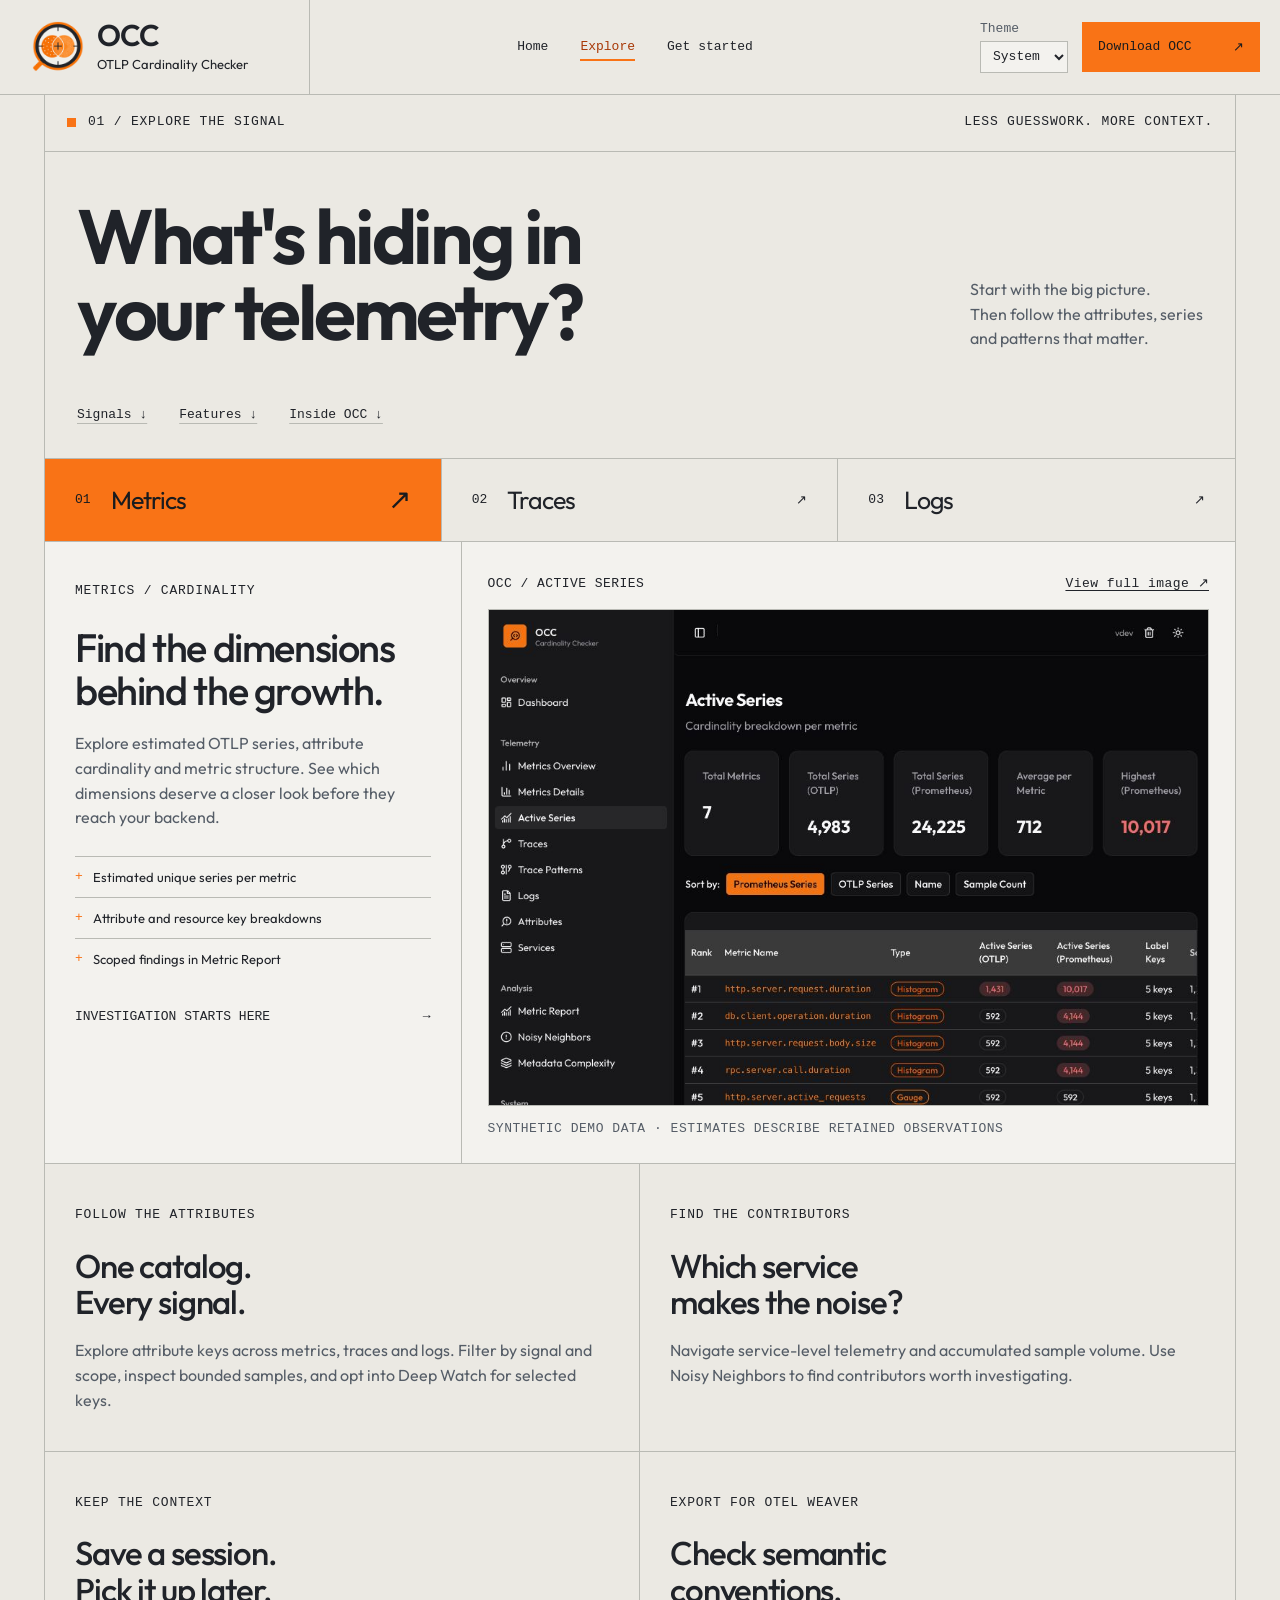
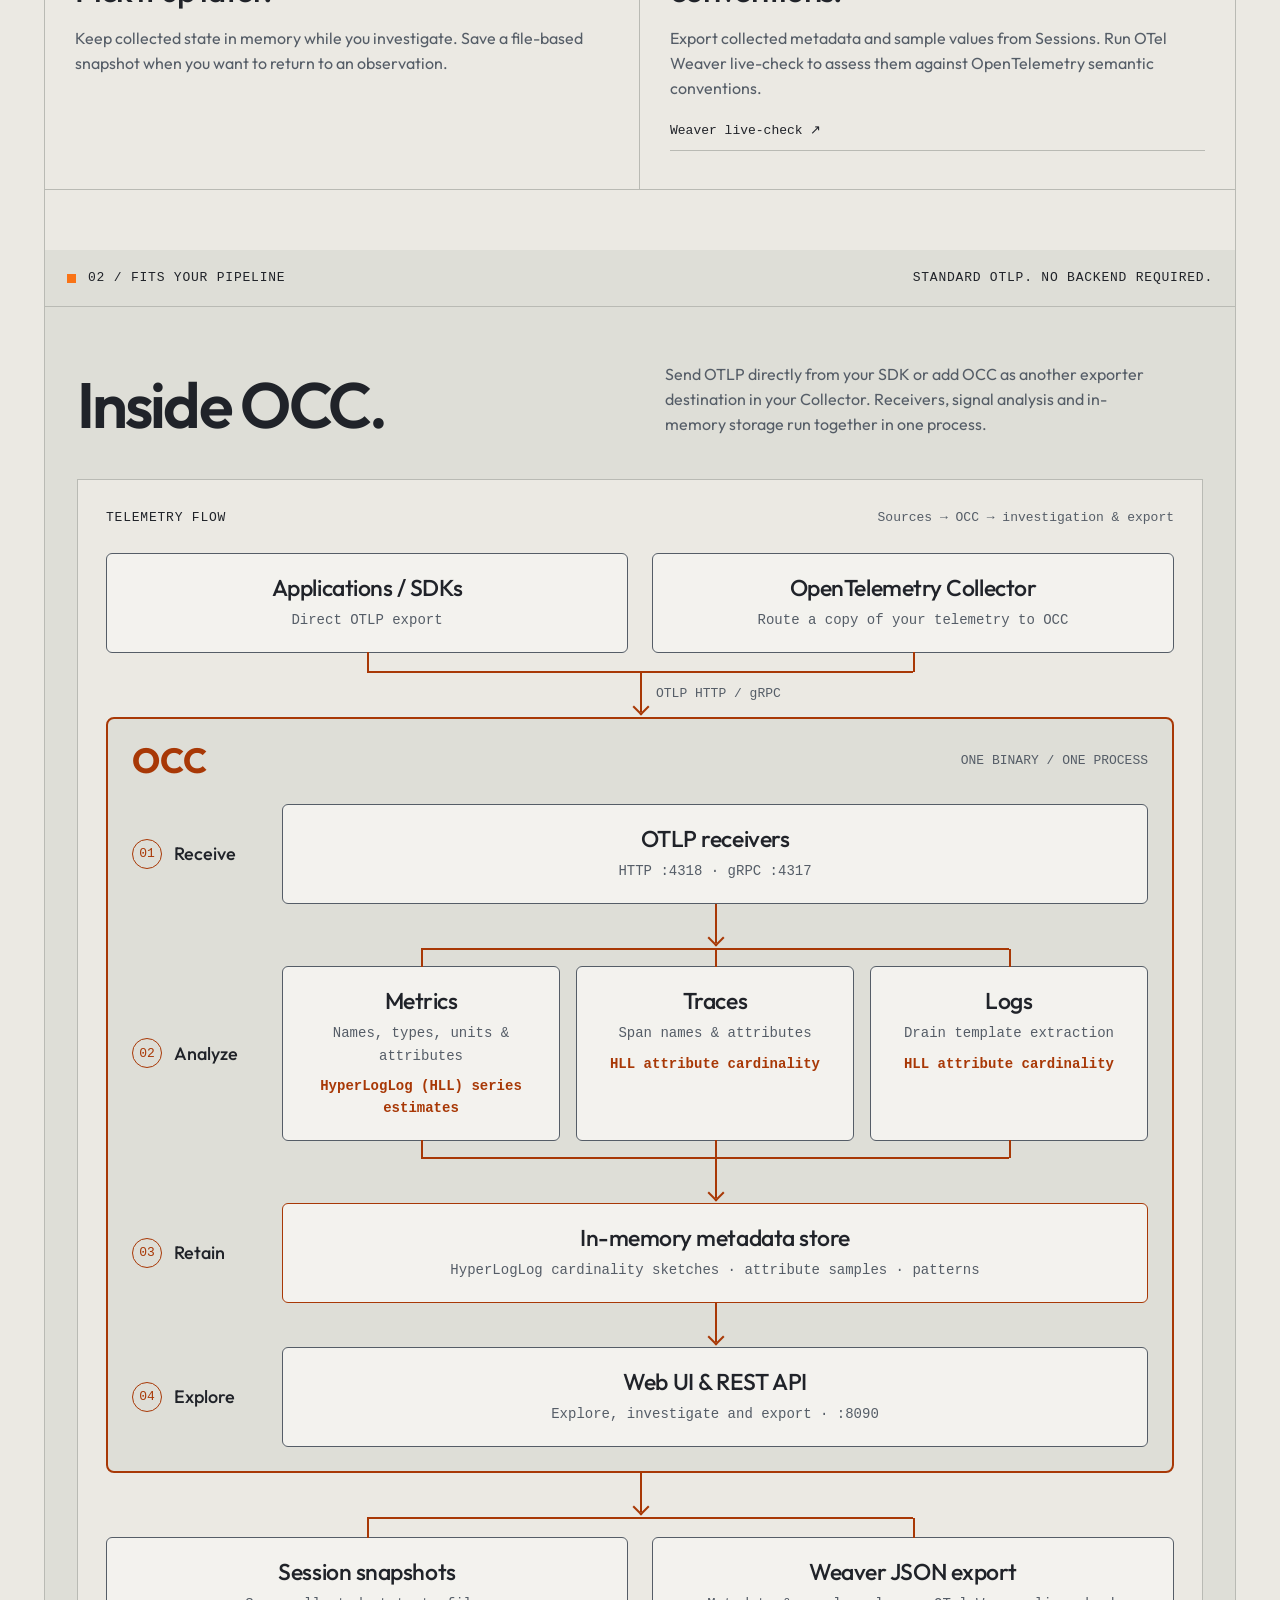
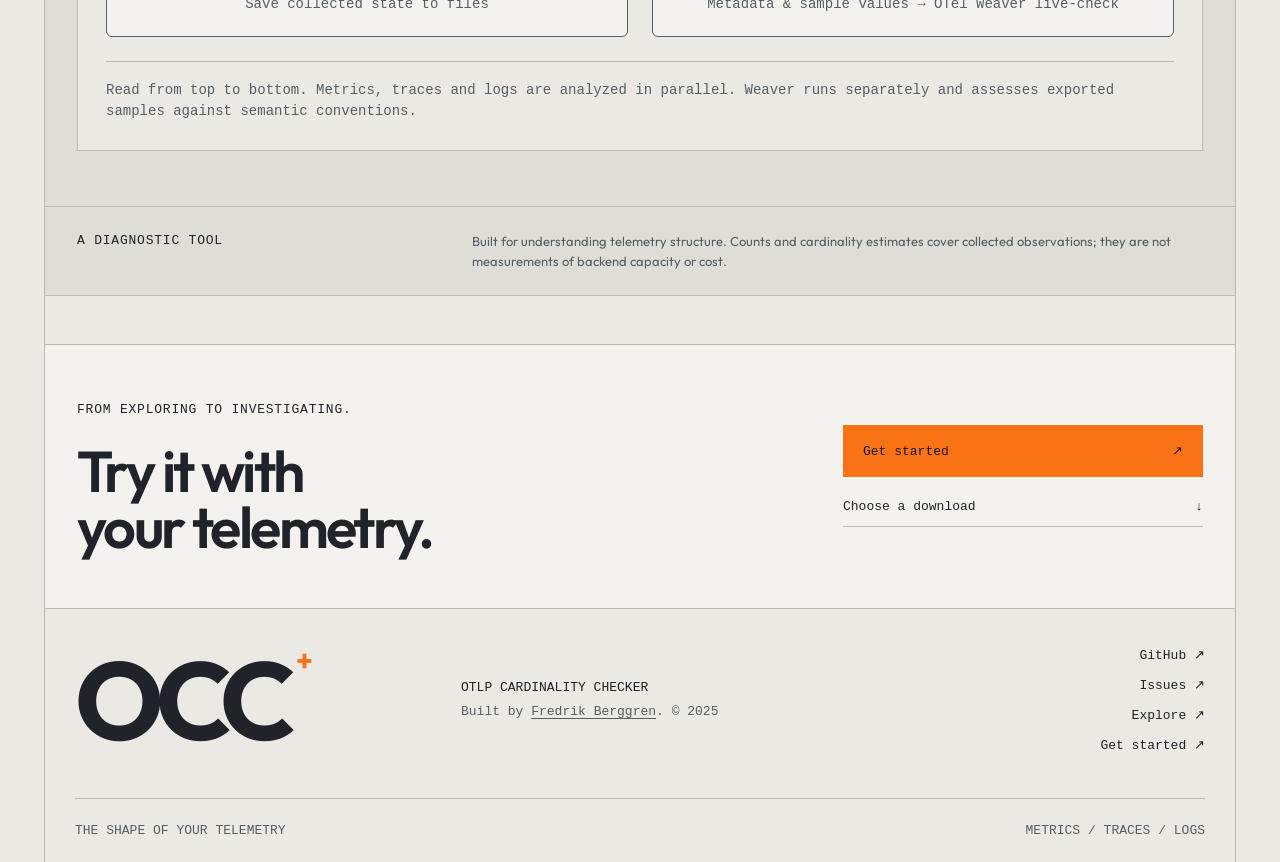
==== explore.html @ 563b5661 "site: update public OCC website" ====
<!doctype html>
<html lang="en">
<head>
  <meta charset="utf-8">
  <meta name="viewport" content="width=device-width, initial-scale=1">
  <meta http-equiv="Content-Security-Policy" content="default-src 'none'; script-src 'self'; style-src 'self'; img-src 'self'; font-src 'self'; connect-src https://api.github.com; base-uri 'none'; object-src 'none'; form-action 'none'">
  <meta name="referrer" content="no-referrer">
  <meta name="theme-color" content="#ebe9e3">
  <meta name="description" content="Explore OCC features for OpenTelemetry metrics, traces and logs. See cardinality estimates, attribute samples, log patterns and how OCC works.">
  <meta property="og:title" content="Explore OCC — Metrics, traces &amp; logs.">
  <meta property="og:description" content="Explore OCC features for OpenTelemetry metrics, traces and logs. See cardinality estimates, attribute samples, log patterns and how OCC works.">
  <meta property="og:type" content="website">
  <title>Explore OCC — Metrics, traces &amp; logs.</title>
  <link rel="icon" type="image/png" sizes="64x64" href="assets/favicon.png?v=20261021-brand">
  <link rel="preload" href="assets/fonts/outfit-latin.woff2" as="font" type="font/woff2" crossorigin>
  <script src="theme.js"></script>
  <link rel="stylesheet" href="styles.css?v=20261021-brand">
  <script src="app.js?v=20261021-pages" defer></script>
</head>
<body class="detail-page" data-page="explore">
  <a class="skip-link" href="#main">Skip to content</a>
  <header class="site-header">
    <a class="brand" href="index.html" aria-label="OCC home">
      <img class="brand-mark" src="assets/logo-mark.png" width="52" height="52" alt="" aria-hidden="true">
      <span>OCC<small>OTLP Cardinality Checker</small></span>
    </a>
    <nav aria-label="Main navigation">
      <a href="index.html">Home</a><a href="explore.html" aria-current="page">Explore</a><a href="get-started.html">Get started</a>
    </nav>
    <div class="header-actions"><label class="theme-picker" for="theme-select">Theme<select id="theme-select" aria-label="Color theme"><option value="system">System</option><option value="light">Light</option><option value="dark">Dark</option></select></label><a class="header-download" href="get-started.html#download">Download OCC <span aria-hidden="true">↗</span></a></div>
  </header>

  <main id="main" class="page-shell">
    <section id="explore" class="explore-section" aria-labelledby="explore-title">
      <div class="section-rail"><span><i class="square"></i> 01 / EXPLORE THE SIGNAL</span><span class="rail-right">LESS GUESSWORK. MORE CONTEXT.</span></div>
      <div class="section-heading"><h1 class="page-title" id="explore-title">What's hiding in<br>your telemetry?</h1><p>Start with the big picture.<br>Then follow the attributes, series<br>and patterns that matter.</p></div>
      <nav class="page-links" aria-label="On this page"><a href="#signal-panel">Signals ↓</a><a href="#capabilities">Features ↓</a><a href="#workflow">Inside OCC ↓</a></nav>
      <div class="signal-tabs" role="tablist" aria-label="Explore telemetry signals"><button id="tab-metrics" role="tab" aria-selected="true" aria-controls="signal-panel" data-signal="metrics">01 <span id="metrics">Metrics</span><span aria-hidden="true">↗</span></button><button id="tab-traces" role="tab" aria-selected="false" aria-controls="signal-panel" tabindex="-1" data-signal="traces">02 <span id="traces">Traces</span><span aria-hidden="true">↗</span></button><button id="tab-logs" role="tab" aria-selected="false" aria-controls="signal-panel" tabindex="-1" data-signal="logs">03 <span id="logs">Logs</span><span aria-hidden="true">↗</span></button></div>
      <div id="signal-panel" class="signal-panel" role="tabpanel" aria-labelledby="tab-metrics" tabindex="0"><div class="signal-copy"><span class="eyebrow" id="signal-kicker">METRICS / CARDINALITY</span><h3 id="signal-title">Find the dimensions<br>behind the growth.</h3><p id="signal-description">Explore estimated OTLP series, attribute cardinality and metric structure. See which dimensions deserve a closer look before they reach your backend.</p><ul id="signal-features"><li>Estimated unique series per metric</li><li>Attribute and resource key breakdowns</li><li>Scoped findings in Metric Report</li></ul><span class="annotation">INVESTIGATION STARTS HERE <span aria-hidden="true">→</span></span></div><figure class="signal-image"><div class="image-label"><span id="signal-screen-label">OCC / ACTIVE SERIES</span><a id="full-image" href="assets/active-series.jpg" target="_blank" rel="noopener">View full image ↗</a></div><img id="signal-screenshot" src="assets/active-series.jpg" width="997" height="1194" loading="lazy" alt="OCC Active Series view showing estimates for seven demo metrics"><figcaption>SYNTHETIC DEMO DATA · ESTIMATES DESCRIBE RETAINED OBSERVATIONS</figcaption></figure></div>
      <noscript><p class="noscript-note">OCC also explores span operations and groups log messages into templates. <a href="assets/traces.jpg">See traces</a> · <a href="assets/logs.jpg">See logs</a>.</p></noscript>
      <div id="capabilities" class="capability-row"><article><span class="eyebrow">FOLLOW THE ATTRIBUTES</span><h3>One catalog.<br>Every signal.</h3><p>Explore attribute keys across metrics, traces and logs. Filter by signal and scope, inspect bounded samples, and opt into Deep Watch for selected keys.</p></article><article><span class="eyebrow">FIND THE CONTRIBUTORS</span><h3>Which service<br>makes the noise?</h3><p>Navigate service-level telemetry and accumulated sample volume. Use Noisy Neighbors to find contributors worth investigating.</p></article><article><span class="eyebrow">KEEP THE CONTEXT</span><h3>Save a session.<br>Pick it up later.</h3><p>Keep collected state in memory while you investigate. Save a file-based snapshot when you want to return to an observation.</p></article><article><span class="eyebrow">EXPORT FOR OTEL WEAVER</span><h3>Check semantic<br>conventions.</h3><p>Export collected metadata and sample values from Sessions. Run OTel Weaver live-check to assess them against OpenTelemetry semantic conventions.</p><a class="text-link" href="https://github.com/open-telemetry/weaver/blob/main/crates/weaver_live_check/README.md" target="_blank" rel="noopener">Weaver live-check ↗</a></article></div>
    </section>

    <section id="workflow" class="workflow-section" aria-labelledby="workflow-title">
      <div class="section-rail"><span><i class="square"></i> 02 / FITS YOUR PIPELINE</span><span class="rail-right">STANDARD OTLP. NO BACKEND REQUIRED.</span></div>
      <div class="workflow-content">
        <div class="workflow-intro"><h2 id="workflow-title">Inside OCC.</h2><p>Send OTLP directly from your SDK or add OCC as another exporter destination in your Collector. Receivers, signal analysis and in-memory storage run together in one process.</p></div>
        <figure class="architecture" aria-labelledby="architecture-title" aria-describedby="architecture-caption">
          <div class="architecture-heading"><strong id="architecture-title">TELEMETRY FLOW</strong><span>Sources → OCC → investigation &amp; export</span></div>
          <div class="architecture-sources"><div class="architecture-node"><strong>Applications / SDKs</strong><span>Direct OTLP export</span></div><div class="architecture-node"><strong>OpenTelemetry Collector</strong><span>Route a copy of your telemetry to OCC</span></div></div>
          <div class="architecture-arrow"><span>OTLP HTTP / gRPC</span></div>
          <div class="occ-boundary">
            <div class="occ-boundary-label"><strong>OCC</strong><span>ONE BINARY / ONE PROCESS</span></div>
            <div class="architecture-stage"><div class="architecture-stage-label"><span>01</span> Receive</div><div class="architecture-node"><strong>OTLP receivers</strong><span>HTTP :4318 · gRPC :4317</span></div></div>
            <div class="architecture-arrow" aria-hidden="true"></div>
            <div class="architecture-stage"><div class="architecture-stage-label"><span>02</span> Analyze</div><div class="architecture-analyzers"><div class="architecture-node"><strong>Metrics</strong><span>Names, types, units &amp; attributes</span><span class="architecture-method">HyperLogLog (HLL) series estimates</span></div><div class="architecture-node"><strong>Traces</strong><span>Span names &amp; attributes</span><span class="architecture-method">HLL attribute cardinality</span></div><div class="architecture-node"><strong>Logs</strong><span>Drain template extraction</span><span class="architecture-method">HLL attribute cardinality</span></div></div></div>
            <div class="architecture-arrow" aria-hidden="true"></div>
            <div class="architecture-stage"><div class="architecture-stage-label"><span>03</span> Retain</div><div class="architecture-node architecture-store"><strong>In-memory metadata store</strong><span>HyperLogLog cardinality sketches · attribute samples · patterns</span></div></div>
            <div class="architecture-arrow" aria-hidden="true"></div>
            <div class="architecture-stage"><div class="architecture-stage-label"><span>04</span> Explore</div><div class="architecture-node"><strong>Web UI &amp; REST API</strong><span>Explore, investigate and export · :8090</span></div></div>
          </div>
          <div class="architecture-arrow" aria-hidden="true"></div>
          <div class="architecture-exports"><div class="architecture-node"><strong>Session snapshots</strong><span>Save collected state to files</span></div><div class="architecture-node"><strong>Weaver JSON export</strong><span>Metadata &amp; sample values → OTel Weaver live-check</span></div></div>
          <figcaption id="architecture-caption">Read from top to bottom. Metrics, traces and logs are analyzed in parallel. Weaver runs separately and assesses exported samples against semantic conventions.</figcaption>
        </figure>
      </div>
      <div class="workflow-note"><span class="eyebrow">A DIAGNOSTIC TOOL</span><p>Built for understanding telemetry structure. Counts and cardinality estimates cover collected observations; they are not measurements of backend capacity or cost.</p></div>
    </section>

    <section class="next-steps" aria-labelledby="next-title"><div><span class="eyebrow">FROM EXPLORING TO INVESTIGATING.</span><h2 id="next-title">Try it with<br>your telemetry.</h2></div><div class="next-step-actions"><a class="button button-orange" href="get-started.html">Get started <span aria-hidden="true">↗</span></a><a class="text-link" href="get-started.html#download">Choose a download <span aria-hidden="true">↓</span></a></div></section>

  <footer class="site-footer"><a class="footer-wordmark" href="index.html" aria-label="OCC home">OCC<span aria-hidden="true">+</span></a><div><p>OTLP CARDINALITY CHECKER</p><span>Built by <a href="https://www.linkedin.com/in/fredrik-berggren-a57a8a9a" target="_blank" rel="noopener" class="author-link">Fredrik Berggren</a>. © 2025</span></div><div class="footer-links"><a href="https://github.com/fiddeb/occ" target="_blank" rel="noopener">GitHub ↗</a><a href="https://github.com/fiddeb/occ/issues" target="_blank" rel="noopener">Issues ↗</a><a href="explore.html">Explore ↗</a><a href="get-started.html">Get started ↗</a></div><div class="footer-bottom"><span>THE SHAPE OF YOUR TELEMETRY</span><span>METRICS / TRACES / LOGS</span></div></footer>
  </main>
  <div id="copy-status" class="copy-status" role="status" aria-live="polite"></div>
</body>
</html>
---- styles.css ----
@font-face{font-family:Outfit;src:url('assets/fonts/outfit-latin.woff2') format('woff2');font-weight:100 900;font-display:swap}
:root{--paper:#ebe9e3;--ink:#202329;--line:#b9bab4;--orange:#f97316;--accent-text:#a83806;--muted:#555d67;--surface:#f3f2ee;--raised:#deded7;--deep:#deded7;--on-accent:#191b1e;--mono:'SFMono-Regular',Consolas,'Liberation Mono',monospace;color-scheme:light}
:root[data-theme="dark"]{--paper:#24282e;--ink:#f1efe9;--line:#4a525e;--orange:#f97316;--accent-text:#f97316;--muted:#bdc4ce;--surface:#2d323a;--raised:#393f49;--deep:#1b1e23;--on-accent:#191b1e;color-scheme:dark}
@media(prefers-color-scheme:dark){:root:not([data-theme="light"]){--paper:#24282e;--ink:#f1efe9;--line:#4a525e;--orange:#f97316;--accent-text:#f97316;--muted:#bdc4ce;--surface:#2d323a;--raised:#393f49;--deep:#1b1e23;--on-accent:#191b1e;color-scheme:dark}}
*{box-sizing:border-box}
html{scroll-behavior:smooth;scroll-padding-top:24px}
body{margin:0;background:var(--paper);color:var(--ink);font-family:Outfit,Arial,sans-serif;-webkit-font-smoothing:antialiased}
a{color:inherit;text-decoration:none}
button{font:inherit;color:inherit;cursor:pointer}
button,a,summary{-webkit-tap-highlight-color:transparent}
a:focus-visible,button:focus-visible,summary:focus-visible,[tabindex]:focus-visible{outline:3px solid var(--accent-text);outline-offset:5px}
img{max-width:100%;display:block}
h1,h2,h3,p,figure{margin:0}
h2{font-size:clamp(40px,5.7vw,80px);line-height:.98;letter-spacing:-.045em;font-weight:600}
h3{font-size:30px;line-height:1.1;letter-spacing:-.035em;font-weight:500}
p{line-height:1.55}
.skip-link{position:fixed;z-index:30;top:-70px;left:12px;background:var(--orange);color:var(--on-accent);padding:16px}
.skip-link:focus{top:10px}
.site-header{display:grid;grid-template-columns:270px 1fr 180px;min-height:94px;border-bottom:1px solid var(--line)}
.brand{display:flex;align-items:center;gap:13px;padding:20px 32px;border-right:1px solid var(--line);font-size:30px;font-weight:600;letter-spacing:-.035em;line-height:1}
.brand small{display:block;font-size:13px;letter-spacing:0;font-weight:400;margin-top:6px}
.brand-mark{color:var(--orange);width:43px;height:43px;flex:none}
.site-header nav{display:flex;align-items:center;justify-content:center;gap:32px;padding:15px;font-family:var(--mono);font-size:13px}
.site-header nav a{padding:12px 0;position:relative}
.site-header nav a::after{content:'';position:absolute;bottom:5px;left:0;width:0;height:2px;background:var(--orange);transition:width .2s}
.site-header nav a:hover::after{width:100%}
.header-download{margin:20px 24px 20px 0;display:flex;align-items:center;justify-content:space-between;padding:0 20px;background:var(--orange);font-family:var(--mono);font-size:13px;color:var(--on-accent);border:1px solid var(--orange)}
.header-download:focus-visible{clip-path:none}
.page-shell{max-width:1600px;margin:auto;width:calc(100% - 88px);border-left:1px solid var(--line);border-right:1px solid var(--line)}
.section-rail{display:flex;justify-content:space-between;align-items:center;gap:20px;min-height:57px;padding:16px 22px;border-bottom:1px solid var(--line);font-family:var(--mono);font-size:13px;letter-spacing:.06em}
.section-rail>span:first-child{display:flex;align-items:center;gap:12px}
.square{height:9px;width:9px;background:var(--orange);display:inline-block;flex:none}
.rail-right{display:flex;gap:45px}
.hero{background:var(--paper)}
.hero-title-wrap{position:relative;padding:36px 28px 40px;border-bottom:1px solid var(--line);overflow:hidden}
h1{font-size:clamp(64px,11.65vw,186px);font-weight:800;letter-spacing:-.045em;line-height:.91}
h1 span{-webkit-text-stroke:0;color:var(--accent-text);font-weight:650;letter-spacing:-.025em}
.registration{width:8px;height:8px;background:var(--orange);position:absolute}
.top-left{top:15px;left:15px}.bottom-right{bottom:15px;right:15px}
.hero-body{display:grid;grid-template-columns:29% 57% 14%;border-bottom:1px solid var(--line)}
.hero-intro{padding:32px 26px 26px;background:var(--paper);border-right:1px solid var(--line);display:flex;flex-direction:column;align-items:flex-start}
.eyebrow{font-family:var(--mono);font-size:13px;letter-spacing:.06em;line-height:1.6}
.hero-description{font-size:clamp(24px,2.8vw,38px);line-height:1.14;letter-spacing:-.025em;margin:22px 0 18px}
.body-copy{font-size:16px;color:var(--muted);max-width:265px}
.button{display:inline-flex;align-items:center;justify-content:space-between;gap:34px;min-height:52px;padding:16px 20px;font-family:var(--mono);font-size:13px;transition:background .2s,transform .2s}
.button-orange{background:var(--orange);color:var(--on-accent)}
.button:hover,.header-download:hover{background:#fb923c}
.hero-intro .button{margin-top:26px;width:100%}
.text-link{font-family:var(--mono);font-size:13px;border-bottom:1px solid var(--line);padding:12px 0;margin-top:10px;display:flex;gap:36px}
.hero-product{min-width:0;padding:24px 26px 14px;display:flex;flex-direction:column;justify-content:center;background:var(--paper);position:relative}
.image-label{display:flex;align-items:center;justify-content:space-between;gap:12px;font-family:var(--mono);font-size:13px;letter-spacing:.035em;padding:14px 0}
.image-label>span:first-child{display:flex;align-items:center;gap:7px}
.live-dot{width:6px;height:6px;border-radius:50%;background:var(--orange);display:inline-block}
.screen-frame{padding:6px;background:var(--deep);border:1px solid var(--line);box-shadow:12px 14px 0 var(--deep);position:relative}
.screen-frame::before{content:'';position:absolute;inset:-10px;border:1px solid var(--line);pointer-events:none}
.hero-product img{width:100%;height:auto;aspect-ratio:1.68;object-fit:cover;object-position:top}
figcaption{font-family:var(--mono);font-size:13px;letter-spacing:.04em;color:var(--muted);line-height:1.5}
.hero-product figcaption{margin-top:28px}
.hero-index{border-left:1px solid var(--line);background:var(--paper);display:flex;flex-direction:column}
.scope-symbol{padding:24px 16px;border-bottom:1px solid var(--line);display:grid;place-items:center}
.scope-symbol svg{width:100%;max-width:100px}
.hero-index>a{font-family:var(--mono);font-size:13px;display:flex;align-items:center;gap:8px;padding:22px 12px;border-bottom:1px solid var(--line)}
.hero-index>a span{flex:1}.hero-index>a:hover{background:var(--raised);color:var(--orange)}
.index-foot{font-family:var(--mono);font-size:13px;line-height:1.8;padding:20px 12px;margin-top:auto}
.protocol-strip{display:grid;grid-template-columns:repeat(4,1fr);background:var(--surface);border-bottom:1px solid var(--line)}
.protocol-strip>span{padding:25px 28px;border-right:1px solid var(--line);display:flex;flex-direction:column;justify-content:center;font-family:var(--mono);font-size:13px;gap:8px}
.protocol-strip>span:last-child{border:0}.protocol-strip strong{font-family:Outfit,sans-serif;font-size:24px;font-weight:500;letter-spacing:-.025em}
.protocol-strip b{font-size:14px;font-weight:400}.protocol-strip small{font-size:13px;color:var(--muted)}
.explore-section,.start-section{padding-top:58px}
.section-heading{display:flex;justify-content:space-between;align-items:flex-end;gap:40px;padding:46px 32px}
.section-heading>p{max-width:310px;font-size:16px;color:var(--muted)}
.signal-tabs{display:grid;grid-template-columns:repeat(3,1fr);border-top:1px solid var(--line);border-bottom:1px solid var(--line)}
.signal-tabs button{border:0;border-right:1px solid var(--line);padding:24px 30px;text-align:left;background:transparent;display:flex;align-items:center;gap:20px;font-family:var(--mono);font-size:13px}
.signal-tabs button:last-child{border-right:0}.signal-tabs button>span:first-child{font-family:Outfit,sans-serif;font-size:25px;flex:1;letter-spacing:-.035em}
.signal-tabs button[aria-selected=true]{background:var(--orange);color:var(--on-accent)}
.signal-tabs button[aria-selected=true]>span:last-child{color:var(--on-accent);font-size:28px}
.signal-tabs button:hover:not([aria-selected=true]){background:var(--raised)}
.signal-panel{display:grid;grid-template-columns:35% 65%;background:var(--surface);border-bottom:1px solid var(--line)}
.signal-copy{padding:36px 30px;border-right:1px solid var(--line)}
.signal-copy h3{margin:24px 0 18px;font-size:clamp(28px,3.1vw,43px)}
.signal-copy>p{color:var(--muted);font-size:16px}
.signal-copy ul{list-style:none;padding:0;font-size:13px;margin:26px 0 30px}
.signal-copy li{border-top:1px solid var(--line);padding:12px 0 12px 18px;position:relative}
.signal-copy li::before{content:'+';position:absolute;left:0;color:var(--orange);font-family:var(--mono)}
.annotation{font-family:var(--mono);font-size:13px;display:flex;justify-content:space-between;gap:12px}
.signal-image{padding:18px 26px 24px;min-width:0;align-self:center}
.signal-image img{width:100%;height:auto;aspect-ratio:1.45;object-fit:cover;object-position:top;background:var(--deep);border:1px solid var(--line)}
.signal-image figcaption{margin-top:13px}.image-label a{text-decoration:underline;text-underline-offset:3px}
.capability-row{display:grid;grid-template-columns:repeat(3,1fr);border-bottom:1px solid var(--line)}
.capability-row article{padding:38px 30px;border-right:1px solid var(--line)}
.capability-row article:last-child{border:0}.capability-row h3{margin:22px 0 18px;font-size:33px}
.capability-row p{font-size:16px;color:var(--muted)}
.workflow-section{margin-top:60px;background:var(--deep);color:var(--ink)}
.workflow-section .section-rail{border-color:var(--line)}.workflow-content{display:grid;grid-template-columns:1fr 1fr;padding:55px 32px;gap:65px}
.workflow-content h2{font-size:clamp(40px,5vw,65px)}
.workflow-content p{max-width:360px;margin-top:25px;font-size:16px;color:var(--muted)}
.workflow-note{display:grid;grid-template-columns:1fr 2fr;gap:30px;padding:24px 32px;border-top:1px solid var(--line);border-bottom:1px solid var(--line)}
.workflow-note p{font-size:13px;color:var(--muted)}
.setup-grid{display:grid;grid-template-columns:repeat(3,1fr);border-top:1px solid var(--line);border-bottom:1px solid var(--line)}
.setup-step{padding:28px 25px;border-right:1px solid var(--line);min-width:0}.setup-step:last-child{border:0}
.step-number{font-family:var(--mono);font-size:13px;display:block;margin-bottom:30px;color:var(--muted)}
.setup-step h3{font-size:30px;margin-bottom:25px}.setup-step>p{font-size:14px;color:var(--muted);margin-bottom:20px}
.install-tabs{display:flex;gap:8px;margin-bottom:14px}.install-tabs button{font-family:var(--mono);font-size:13px;padding:9px 11px;background:transparent;border:1px solid var(--line)}
.install-tabs button[aria-selected=true]{background:var(--orange);color:var(--on-accent);border-color:var(--orange)}
.code-block{position:relative;background:var(--deep);border:1px solid var(--line);padding:22px 15px 40px}
pre{font-family:var(--mono);font-size:13px;line-height:1.8;white-space:pre-wrap;overflow-wrap:anywhere;margin:0}code{font-family:var(--mono)}
.copy-button{position:absolute;right:10px;bottom:10px;border:0;background:transparent;font-family:var(--mono);font-size:13px;text-decoration:underline;text-underline-offset:3px;padding:5px}
.small-note{font-size:14px!important;color:var(--muted);margin-top:14px;line-height:1.6}
.local-address{padding:20px 0;border-top:1px solid var(--line);border-bottom:1px solid var(--line);display:flex;flex-wrap:wrap;justify-content:space-between;gap:18px;align-items:center}
.local-address>span:first-child{font-family:var(--mono);font-size:13px;flex-basis:100%}.local-address code{font-size:19px;letter-spacing:-.04em}
.collector-config{border-bottom:1px solid var(--line)}
summary{list-style:none;cursor:pointer;display:flex;justify-content:space-between;align-items:center;gap:20px}summary::-webkit-details-marker{display:none}
.collector-config summary{padding:25px 30px;font-size:16px}.collector-config summary>span{font-size:25px;font-weight:300}
.collector-config>div{padding:0 30px 25px;max-width:780px}.collector-config p{font-size:14px;margin-bottom:18px}.collector-config .code-block{max-width:550px}
details[open]>summary>span{transform:rotate(45deg)}
.download-section{--paper:#fffaf4;--ink:#202329;--line:#c1b6a9;--muted:#4d514f;--accent-text:#202329;--on-accent:#191b1e;background:var(--paper);color:var(--ink);color-scheme:light;margin-top:60px;border-top:1px solid var(--line);border-bottom:1px solid var(--line)}
.download-heading{padding:35px 32px 24px;border-top:8px solid var(--orange)}.download-heading h2{color:var(--accent-text);font-size:clamp(75px,12vw,174px);font-weight:700;letter-spacing:-.065em;display:flex;justify-content:space-between;margin:18px 0 30px;line-height:.95}
.download-heading h2>span{font-weight:300}.release-line{display:flex;justify-content:space-between;gap:20px;font-family:var(--mono);font-size:13px}.release-line b{font-weight:400;border:1px solid var(--line);padding:5px 9px;margin-left:12px}
.release-line a{text-decoration:underline;text-underline-offset:4px}
.download-platforms{display:grid;grid-template-columns:repeat(3,1fr);border-top:1px solid var(--line);border-bottom:1px solid var(--line)}
.download-platforms article{padding:27px 30px;border-right:1px solid var(--line)}.download-platforms article:last-child{border:0}
.download-platforms h3{font-size:34px}.download-platforms p{font-family:var(--mono);font-size:13px;margin:10px 0 22px}
.download-platforms a{display:flex;align-items:center;min-height:54px;justify-content:space-between;gap:15px;padding:15px 0;border-top:1px solid var(--line);font-family:var(--mono);font-size:13px}
.download-platforms a>span{color:var(--ink)}
.download-platforms a:hover{background:#f3e9dc;color:var(--accent-text);text-decoration:underline;text-underline-offset:4px}
.download-footnote{display:flex;justify-content:space-between;gap:20px;padding:22px 30px;font-family:var(--mono);font-size:13px}.download-footnote a{text-decoration:underline;text-underline-offset:3px}
.release-status{font-family:var(--mono);font-size:13px;padding:0 30px 20px;max-width:700px}
.faq-section{display:grid;grid-template-columns:38% 1fr;padding:65px 30px 70px;gap:35px;border-bottom:1px solid var(--line)}
.faq-heading h2{font-size:clamp(40px,5vw,65px);margin-top:24px}.faq-list{min-width:0;padding-right:35px}
.faq-list details{border-top:1px solid var(--line)}.faq-list details:last-child{border-bottom:1px solid var(--line)}
.faq-list summary{padding:23px 0;font-size:18px;line-height:1.3}.faq-list summary>span{font-size:26px;font-weight:300}
.faq-list details p{font-size:14px;color:var(--muted);padding:0 20px 24px 0}.faq-list p a{text-decoration:underline;text-underline-offset:3px}
.site-footer{display:grid;grid-template-columns:1fr 1fr 1fr;gap:28px;padding:36px 30px 0;align-items:center}
.footer-wordmark{font-size:clamp(64px,9vw,110px);font-weight:700;letter-spacing:-.08em;line-height:1}.footer-wordmark span{font-size:30px;vertical-align:top;letter-spacing:0;color:var(--orange);margin-left:8px}
.site-footer>div>p,.site-footer>div>span{font-family:var(--mono);font-size:13px;line-height:1.8}.site-footer>div>span{color:var(--muted)}
.footer-links{display:flex;flex-direction:column;align-items:flex-end;gap:14px;font-family:var(--mono);font-size:13px}.footer-links a:hover{text-decoration:underline}
.footer-bottom{grid-column:1/-1;display:flex;justify-content:space-between;gap:20px;border-top:1px solid var(--line);padding:20px 0;margin-top:15px}
.footer-bottom span{font-size:13px!important}.copy-status{position:fixed;bottom:20px;left:50%;transform:translateX(-50%);background:var(--deep);color:var(--ink);padding:0;max-width:90vw;font-family:var(--mono);font-size:13px;z-index:20}
.copy-status:not(:empty){padding:14px 20px;border:1px solid var(--orange)}.noscript-note{padding:20px 30px;font-size:14px}.noscript-note a{text-decoration:underline}
@media(min-width:1600px){h1{font-size:186px}}
@media(max-width:1100px){.site-header{grid-template-columns:220px 1fr 145px}.brand{padding:20px}.site-header nav{gap:22px;font-size:13px}.header-download{margin-right:15px;padding:0 14px}.page-shell{width:calc(100% - 48px)}.hero-body{grid-template-columns:32% 55% 13%}.hero-index>a{font-size:13px;padding:18px 8px;gap:5px}.hero-intro{padding:25px 20px}.hero-product{padding:20px}.hero-description{font-size:29px}.hero-intro .button{font-size:13px;padding:15px;gap:12px}.signal-copy{padding:28px 22px}.setup-step{padding:25px 18px}.workflow-content{gap:30px}.protocol-strip>span{padding:23px 20px}.hero-product figcaption{font-size:13px}}
@media(max-width:800px){.site-header{grid-template-columns:1fr 150px;min-height:80px}.brand{font-size:27px;border:0}.brand-mark{width:38px;height:38px}.site-header nav{grid-column:1/-1;grid-row:2;justify-content:space-between;border-top:1px solid var(--line);padding:6px 24px;font-size:13px}.header-download{grid-column:2;grid-row:1;margin:15px}.page-shell{width:calc(100% - 36px)}.rail-right{display:none}.hero-title-wrap{padding:28px 18px}h1{font-size:11.9vw}.hero-body{grid-template-columns:38% 62%}.hero-index{display:none}.hero-description{font-size:27px}.desktop-break{display:none}.body-copy{font-size:13px}.hero-product{padding:16px}.hero-product .image-label{font-size:13px}.hero-product .image-label>span:last-child{display:none}.hero-product img{aspect-ratio:1.2}.hero-product figcaption{font-size:13px}.protocol-strip{grid-template-columns:repeat(2,1fr)}.protocol-strip>span{border-bottom:1px solid var(--line)}.protocol-strip>span:nth-child(2){border-right:0}.protocol-strip>span:nth-child(n+3){border-bottom:0}.section-heading{padding:32px 22px;gap:20px}.section-heading>p{max-width:220px;font-size:14px}.section-heading h2{font-size:45px}.signal-tabs button{padding:20px;gap:12px}.signal-tabs button>span:first-child{font-size:22px}.signal-panel{grid-template-columns:1fr}.signal-copy{border-right:0;display:grid;grid-template-columns:1fr 1fr;gap:0 30px}.signal-copy>.eyebrow{grid-column:1/-1}.signal-copy h3{font-size:36px}.signal-copy>p{padding-top:24px;font-size:14px}.signal-copy ul{margin:0}.annotation{align-self:center}.signal-image{padding:0 22px 25px}.signal-image img{aspect-ratio:1.45}.capability-row article{padding:28px 20px}.capability-row h3{font-size:27px}.capability-row p{font-size:13px}.workflow-content{padding:35px 22px;gap:28px}.workflow-content h2{font-size:40px}.workflow-content p{font-size:14px}.workflow-note{padding:20px 22px;grid-template-columns:1fr 2fr;gap:20px}.setup-grid{grid-template-columns:1fr}.setup-step{border-right:0;border-bottom:1px solid var(--line);padding:25px;display:grid;grid-template-columns:35px 1fr;gap:0 16px}.step-number{grid-column:1;grid-row:1/5;margin-top:6px}.setup-step>*:not(.step-number){grid-column:2}.setup-step h3{margin-bottom:20px}.code-block{max-width:100%}pre{font-size:13px}.download-platforms article{padding:24px 20px}.download-platforms h3{font-size:28px}.download-platforms a{font-size:13px}.faq-section{grid-template-columns:1fr;gap:32px;padding:45px 22px}.faq-heading h2{font-size:45px}.faq-list{padding:0}.faq-heading h2 br{display:none}.site-footer{padding:30px 22px 0;gap:20px}.site-footer>div>p,.site-footer>div>span{font-size:13px}}
@media(max-width:540px){.page-shell{width:calc(100% - 24px)}.section-rail{font-size:13px;padding:16px 14px;min-height:47px}.hero-title-wrap{padding:30px 12px 34px}h1{font-size:11.8vw;letter-spacing:-.055em;line-height:.98}h1 span{-webkit-text-stroke:0}.hero-body{grid-template-columns:1fr}.hero-intro{padding:25px 20px;border-right:0;border-bottom:1px solid var(--line);display:grid;grid-template-columns:1fr 1fr;gap:0 18px;align-items:start}.hero-intro .eyebrow{grid-column:1/-1}.hero-description{font-size:28px;margin:18px 0}.body-copy{font-size:13px;margin-top:20px}.hero-intro .button{font-size:13px;grid-column:1/-1;margin-top:8px;min-height:48px}.hero-intro .text-link{grid-column:1/-1;justify-content:space-between;width:100%;font-size:13px}.hero-product{padding:20px 22px}.hero-product .image-label{font-size:13px}.hero-product .image-label>span:last-child{display:block}.hero-product img{aspect-ratio:1.47}.hero-product figcaption{font-size:13px;margin-top:23px}.protocol-strip>span{padding:20px 16px}.protocol-strip strong{font-size:22px}.protocol-strip b{font-size:13px}.explore-section,.start-section{padding-top:35px}.section-heading{display:block;padding:32px 20px}.section-heading h2{font-size:44px}.section-heading>p{margin-top:22px;max-width:100%;font-size:14px}.section-heading>p br{display:none}.signal-tabs button{font-size:13px;padding:18px 12px;gap:8px}.signal-tabs button>span:first-child{font-size:19px}.signal-tabs button>span:last-child{display:none}.signal-copy{display:block;padding:26px 20px}.signal-copy h3{font-size:33px;margin:20px 0 16px}.signal-copy>p{padding-top:0;font-size:14px}.signal-copy ul{margin:20px 0 22px}.signal-image{padding:0 12px 20px}.signal-image .image-label{font-size:13px}.signal-image figcaption{font-size:13px}.capability-row{grid-template-columns:1fr}.capability-row article{border-right:0;border-bottom:1px solid var(--line);padding:26px 20px}.capability-row h3{font-size:30px;margin-top:15px}.capability-row h3 br{display:none}.capability-row p{font-size:14px}.workflow-section{margin-top:35px}.workflow-content{grid-template-columns:1fr;gap:35px;padding:32px 20px}.workflow-content h2{font-size:43px}.workflow-note{grid-template-columns:1fr;gap:10px;padding:20px}.setup-step{padding:25px 18px;grid-template-columns:24px 1fr;gap:0 12px}.setup-step h3{font-size:27px}pre{font-size:13px}.local-address code{font-size:18px}.collector-config summary{padding:22px 20px;font-size:14px}.collector-config>div{padding:0 20px 20px}.download-section{margin-top:35px}.download-heading{padding:27px 20px 22px}.download-heading h2{color:var(--accent-text);font-size:17vw;margin:24px 0 30px}.download-heading .eyebrow{font-size:13px}.release-line{font-size:13px}.release-line b{margin-left:3px;padding:4px}.download-platforms{grid-template-columns:1fr}.download-platforms article{border-right:0;border-bottom:1px solid var(--line);padding:25px 20px}.download-platforms h3{font-size:35px}.download-platforms p{margin-bottom:16px}.download-platforms a{font-size:13px}.download-footnote{flex-direction:column;padding:20px;font-size:13px;gap:12px}.release-status{padding:0 20px 20px;font-size:13px}.faq-section{padding:40px 20px}.faq-heading h2{font-size:43px}.faq-list summary{font-size:16px}.faq-list p{font-size:13px}.site-footer{grid-template-columns:1fr 1fr;padding:27px 20px 0}.site-footer>div:nth-child(2){grid-row:2;grid-column:1/-1}.footer-wordmark{font-size:85px}.footer-links{grid-row:1;grid-column:2}.footer-bottom{margin-top:0}.footer-bottom span{font-size:13px!important}.footer-bottom span:last-child{max-width:95px;text-align:right}}
@media(max-width:360px){.site-header{grid-template-columns:1fr 125px}.brand{padding:16px;gap:10px}.brand small{font-size:13px}.site-header nav{gap:12px;padding:6px 16px;font-size:13px}.hero-intro{display:flex}.hero-description{max-width:230px;font-size:28px}.body-copy{margin:0;max-width:none}.hero-intro .button{margin-top:22px}}
@media(prefers-reduced-motion:reduce){html{scroll-behavior:auto}*,*::before,*::after{animation:none!important;transition:none!important}}

.header-actions{display:flex;align-items:center;gap:14px;padding:16px 20px}
.site-header{grid-template-columns:270px 1fr 270px}
.header-actions .header-download{margin:0;min-height:50px;flex:1;padding:0 15px}
.theme-picker{display:flex;flex-direction:column;gap:5px;font-family:var(--mono);font-size:13px;color:var(--muted)}
.theme-picker select{font:inherit;font-size:13px;min-height:32px;padding:5px 8px;min-width:88px;background:var(--surface);color:var(--ink);border:1px solid var(--line);border-radius:0;cursor:pointer}
.theme-picker select:focus-visible{outline:3px solid var(--accent-text);outline-offset:3px}
@media(max-width:1100px){.site-header{grid-template-columns:220px 1fr 250px}.site-header nav{gap:16px}.header-actions{padding:16px;gap:10px}}
@media(max-width:800px){.site-header{grid-template-columns:1fr 240px}.header-actions{grid-column:2;grid-row:1}.header-actions .header-download{font-size:13px;padding:0 12px}}
@media(max-width:540px){.site-header{grid-template-columns:1fr 180px}.header-actions{gap:8px;padding:12px 10px}.header-actions .header-download{min-height:44px;padding:0 9px;font-size:13px;gap:7px}.theme-picker select{min-width:76px;padding:5px;font-size:13px}.brand{padding:16px 12px;gap:9px}.brand-mark{width:32px;height:32px}.brand{font-size:25px}.brand small{font-size:13px}}
@media(max-width:360px){.site-header{grid-template-columns:1fr 165px}.header-actions{padding:10px 8px;gap:6px}.theme-picker select{min-width:71px}.brand{padding:12px 8px;gap:7px}.brand-mark{width:28px;height:28px}.brand small{max-width:70px}}

.story-section{margin-top:60px;background:var(--surface);border-bottom:1px solid var(--line)}
.story-content{display:grid;grid-template-columns:1fr 1.1fr;gap:60px;padding:60px 32px}
.story-content h2{font-size:clamp(40px,4.4vw,64px);max-width:520px}
.story-lead{font-size:clamp(22px,2.3vw,30px);line-height:1.3;letter-spacing:-.02em}
.story-description{margin-top:24px;color:var(--muted);font-size:16px;max-width:570px}
@media(max-width:800px){.story-content{gap:32px;padding:40px 22px}.story-content h2{font-size:42px}.story-description{font-size:14px}}
@media(max-width:540px){.story-section{margin-top:35px}.story-content{grid-template-columns:1fr;gap:28px;padding:35px 20px}.story-content h2{font-size:42px}.story-lead{font-size:24px}.story-description{margin-top:20px}}

.author-link{text-decoration:underline;text-underline-offset:3px}.author-link:hover{color:var(--ink)}

.capability-row{grid-template-columns:repeat(2,minmax(0,1fr))}
.capability-row article{border-right:1px solid var(--line);border-bottom:1px solid var(--line)}
.capability-row article:nth-child(2n){border-right:0}
.capability-row article:nth-last-child(-n+2){border-bottom:0}
.workflow-content{display:block}
.workflow-intro{display:grid;grid-template-columns:1fr 1fr;gap:50px;align-items:end;margin-bottom:42px}
.workflow-intro p{max-width:480px;margin:0}
/* Keep the flow lines inside the diagram, away from page copy. */
.architecture{font-family:var(--mono);text-align:center;padding:28px;background:var(--paper);border:1px solid var(--line)}
.architecture-heading{display:flex;justify-content:space-between;gap:16px;text-align:left;padding-bottom:24px;font-size:13px;line-height:1.6}
.architecture-heading strong{font-weight:500;letter-spacing:.06em}
.architecture-heading span{color:var(--muted)}
.architecture-sources,.architecture-exports{display:grid;grid-template-columns:repeat(2,minmax(0,1fr));gap:24px}
.architecture-node{position:relative;border:1px solid var(--muted);border-radius:6px;padding:20px 16px;background:var(--surface);min-width:0}
.architecture-node strong{display:block;font-family:Outfit,sans-serif;font-size:23px;font-weight:500;line-height:1.2;letter-spacing:-.02em}
.architecture-node span{display:block;color:var(--muted);font-size:14px;line-height:1.6;margin-top:8px}
.architecture-arrow{position:relative;display:flex;justify-content:center;align-items:center;height:44px;color:var(--accent-text)}
.architecture-arrow::before{content:'';position:absolute;left:50%;top:0;bottom:5px;border-left:2px solid currentColor}
.architecture-arrow::after{content:'';position:absolute;left:calc(50% - 5px);bottom:4px;width:10px;height:10px;border-right:2px solid currentColor;border-bottom:2px solid currentColor;transform:rotate(45deg)}
.architecture-arrow span{position:absolute;left:calc(50% + 16px);max-width:calc(50% - 16px);font-size:13px;line-height:1.4;color:var(--muted);text-align:left}
.architecture-sources{position:relative;padding-bottom:20px}
.architecture-sources::after{content:'';position:absolute;bottom:0;left:calc(25% - 6px);right:calc(25% - 6px);border-bottom:2px solid var(--accent-text)}
.architecture-sources>.architecture-node::after{content:'';position:absolute;top:100%;height:20px;left:50%;border-left:2px solid var(--accent-text)}
.occ-boundary{border:2px solid var(--accent-text);border-radius:8px;padding:24px;background:var(--deep)}
.occ-boundary-label{display:flex;align-items:center;justify-content:space-between;gap:16px;margin-bottom:26px;text-align:left}
.occ-boundary-label strong{font-family:Outfit,sans-serif;font-size:35px;color:var(--accent-text);line-height:1}
.occ-boundary-label span{font-size:13px;color:var(--muted)}
.architecture-stage{display:grid;grid-template-columns:130px minmax(0,1fr);align-items:center;gap:20px}
.architecture-stage-label{display:flex;align-items:center;gap:12px;font-family:Outfit,sans-serif;font-size:18px;font-weight:500;text-align:left}
.architecture-stage-label span{display:grid;place-items:center;width:30px;height:30px;flex:none;border:1px solid var(--accent-text);border-radius:50%;color:var(--accent-text);font-family:var(--mono);font-size:13px}
.occ-boundary>.architecture-arrow{margin-left:150px}
.architecture-analyzers{position:relative;display:grid;grid-template-columns:repeat(3,minmax(0,1fr));gap:16px;padding:18px 0}
.architecture-analyzers::before,.architecture-analyzers::after{content:'';position:absolute;left:calc(16.6667% - 5.3333px);right:calc(16.6667% - 5.3333px);border-top:2px solid var(--accent-text)}
.architecture-analyzers::before{top:0}.architecture-analyzers::after{bottom:0}
.architecture-analyzers>.architecture-node::before,.architecture-analyzers>.architecture-node::after{content:'';position:absolute;left:50%;height:18px;border-left:2px solid var(--accent-text)}
.architecture-analyzers>.architecture-node::before{bottom:100%}.architecture-analyzers>.architecture-node::after{top:100%}
.architecture-store{border-color:var(--accent-text)}
.architecture-exports{position:relative;padding-top:20px}
.architecture-exports::before{content:'';position:absolute;top:0;left:calc(25% - 6px);right:calc(25% - 6px);border-top:2px solid var(--accent-text)}
.architecture-exports>.architecture-node::before{content:'';position:absolute;bottom:100%;height:20px;left:50%;border-left:2px solid var(--accent-text)}
.architecture figcaption{margin-top:24px;padding-top:18px;border-top:1px solid var(--line);font-size:14px;text-align:left;letter-spacing:0}
.small-note a{text-decoration:underline;text-underline-offset:3px}
@media(max-width:800px){
  .workflow-intro{gap:30px}.architecture{padding:20px}.architecture-stage{grid-template-columns:1fr;gap:14px}.architecture-node strong{font-size:21px}.occ-boundary>.architecture-arrow{margin-left:0}
}
@media(max-width:540px){
  .capability-row{grid-template-columns:1fr}.capability-row article{border-right:0!important;border-bottom:1px solid var(--line)!important}.capability-row article:last-child{border-bottom:0!important}
  .workflow-intro{grid-template-columns:1fr;gap:24px;margin-bottom:30px}.workflow-content{padding:32px 12px}.architecture{padding:16px 12px}.architecture-heading{flex-direction:column;gap:4px}.architecture-sources,.architecture-exports{grid-template-columns:1fr;gap:12px;padding:0}.architecture-sources::after,.architecture-exports::before,.architecture-sources>.architecture-node::after,.architecture-exports>.architecture-node::before{display:none}
  .architecture-analyzers{grid-template-columns:1fr;gap:12px;padding:0 0 0 16px;border-left:2px solid var(--accent-text)}.architecture-analyzers::before,.architecture-analyzers::after,.architecture-analyzers>.architecture-node::after{display:none}.architecture-analyzers>.architecture-node::before{bottom:auto;top:50%;left:-18px;width:16px;height:0;border-left:0;border-top:2px solid var(--accent-text)}
  .occ-boundary{padding:18px 12px}.occ-boundary-label{align-items:flex-start}.occ-boundary-label span{max-width:130px;text-align:right}.architecture-node{padding:18px 12px}.architecture-node strong{font-size:21px}
}

h1 span{font-size:.66em;white-space:nowrap}
@media(max-width:540px){h1{font-size:10.6vw}}

.architecture-node span.architecture-method{color:var(--accent-text);font-weight:600}

/* Readable labels at every breakpoint. */
.section-rail{flex-wrap:wrap;line-height:1.6}
.image-label{flex-wrap:wrap;line-height:1.6}
.release-line{flex-wrap:wrap;align-items:center;line-height:1.8}
.release-line b{display:inline-block}
.download-footnote{flex-wrap:wrap;line-height:1.7}
.release-status{font-size:14px;line-height:1.7;max-width:850px}
.hero-index>a{flex-wrap:wrap}
.capability-row article{min-width:0}
@media(max-width:360px){.site-header nav{display:grid;grid-template-columns:repeat(2,minmax(0,1fr));text-align:center}}
@media(max-width:540px){
  .signal-tabs{grid-template-columns:repeat(3,minmax(0,1fr))}
  .signal-tabs button{flex-direction:column;align-items:flex-start;gap:8px;padding:16px 10px;min-width:0}
  .capability-row{grid-template-columns:minmax(0,1fr)}
  .capability-row .text-link{flex-wrap:wrap;gap:12px}
  .download-heading h2{font-size:15vw;white-space:nowrap;gap:12px}
  .download-heading h2>span{font-size:.65em}
  .site-footer{grid-template-columns:minmax(0,1fr) auto}
  .footer-wordmark{font-size:clamp(64px,18vw,85px)}
}
@media(max-width:1100px){.site-header nav{gap:16px;flex-wrap:wrap}.hero-body{grid-template-columns:34% 66%}.hero-index{display:none}}
@media(max-width:800px){.hero-body{grid-template-columns:38% 62%}.site-header{grid-template-columns:1fr 260px}.site-header nav{justify-content:space-around}.header-actions .header-download{font-size:13px}}
@media(max-width:540px){.site-header{grid-template-columns:1fr}.brand{padding:18px 20px}.brand small{font-size:13px}.header-actions{grid-row:2;grid-column:1;justify-content:space-between;padding:12px 20px;border-top:1px solid var(--line)}.header-actions .header-download{flex:0 1 150px;font-size:13px}.theme-picker{flex-direction:row;align-items:center;gap:12px}.theme-picker select{font-size:13px;min-height:40px;min-width:90px}.site-header nav{grid-row:3;gap:8px;padding:6px 14px}.hero-body{grid-template-columns:1fr}.hero-intro{display:flex}.hero-description{font-size:32px;max-width:100%}.body-copy{font-size:16px;margin-top:0;max-width:100%}.hero-intro .button,.hero-intro .text-link{font-size:13px}.hero-intro .button{margin-top:24px}.hero-product .image-label>span:last-child{display:none}.signal-image .image-label{gap:6px}.download-heading .eyebrow{font-size:13px}.download-platforms a{font-size:15px}.download-footnote{font-size:13px}.footer-bottom{flex-wrap:wrap}.footer-bottom span:last-child{max-width:none;text-align:left}}


/* Three-page navigation and short homepage previews. */
.site-header{grid-template-columns:270px minmax(0,1fr) 320px}
.site-header nav a[aria-current="page"]{color:var(--accent-text)}
.site-header nav a[aria-current="page"]::after{width:100%}
.detail-page .explore-section,.detail-page .start-section{padding-top:0}
.page-title{font-size:clamp(44px,6vw,86px);font-weight:650;line-height:1;letter-spacing:-.045em}
.home-preview{padding-top:48px}
.preview-grid{display:grid;grid-template-columns:repeat(3,minmax(0,1fr));border-top:1px solid var(--line);border-bottom:1px solid var(--line)}
.preview-card{display:flex;flex-direction:column;align-items:flex-start;min-width:0;padding:32px 28px;border-right:1px solid var(--line);transition:background .2s}
.preview-card:last-child{border-right:0}
.preview-card:hover{background:var(--surface)}
.preview-card>.eyebrow{display:flex;justify-content:space-between;gap:12px;width:100%;color:var(--accent-text)}
.preview-card h3{font-size:clamp(28px,2.8vw,39px);margin:28px 0 18px}
.preview-card p{font-size:16px;color:var(--muted);margin-bottom:28px}
.preview-link{display:flex;justify-content:space-between;gap:16px;width:100%;margin-top:auto;font-family:var(--mono);font-size:13px;padding-top:18px;border-top:1px solid var(--line)}
.next-steps{display:grid;grid-template-columns:minmax(0,1.4fr) minmax(0,1fr);gap:50px;align-items:center;padding:52px 32px;margin-top:48px;background:var(--surface);border-top:1px solid var(--line);border-bottom:1px solid var(--line)}
.next-steps h2{font-size:clamp(36px,4.5vw,64px);margin-top:22px}
.next-step-actions{width:100%;max-width:360px;justify-self:end}
.next-step-actions a{width:100%}
.next-step-actions .text-link{justify-content:space-between;gap:12px}
@media(max-width:1100px){.site-header{grid-template-columns:220px minmax(0,1fr) 290px}.preview-card{padding:28px 22px}}
@media(max-width:800px){.site-header{grid-template-columns:minmax(0,1fr) 290px}.page-title{font-size:48px}.next-steps{gap:28px;padding:36px 22px}.preview-card{padding:26px 20px}.preview-card h3{font-size:28px}.preview-card p{font-size:15px}}
@media(max-width:540px){
  .site-header{grid-template-columns:minmax(0,1fr)}
  .site-header nav{display:flex;justify-content:space-between;gap:12px;padding:6px 20px}
  .header-actions .header-download{flex:0 1 170px}
  .page-title{font-size:44px}
  .home-preview{padding-top:35px}
  .preview-grid{grid-template-columns:minmax(0,1fr)}
  .preview-card{padding:28px 20px;border-right:0;border-bottom:1px solid var(--line)}
  .preview-card:last-child{border-bottom:0}
  .preview-card h3{font-size:32px;margin-top:22px}
  .preview-card h3 br{display:none}
  .next-steps{grid-template-columns:minmax(0,1fr);gap:28px;margin-top:35px;padding:32px 20px}
  .next-step-actions{max-width:none}
}
@media(max-width:360px){.header-actions{padding:12px 14px;gap:10px}.theme-picker{gap:8px}.theme-picker select{min-width:80px}.header-actions .header-download{padding:0 10px;min-width:0}}

.page-links{display:flex;gap:20px 32px;flex-wrap:wrap;padding:0 32px 24px;font-family:var(--mono);font-size:13px;line-height:1.6}
.page-links a{text-decoration:underline;text-underline-offset:5px;text-decoration-color:var(--line);padding:8px 0}
.page-links a:hover{color:var(--accent-text);text-decoration-color:currentColor}
@media(max-width:540px){.page-links{gap:10px 24px;padding:0 20px 24px}}


/* Original OCC mark, shared with the app and browser icon. */
.brand-mark{width:52px;height:52px;object-fit:contain}
.brand>span{min-width:0}
.brand small{font-size:13px;line-height:1.35;max-width:none}
.site-header{grid-template-columns:310px minmax(0,1fr) 320px}
@media(max-width:1100px){.site-header{grid-template-columns:260px minmax(0,1fr) 290px}}
@media(max-width:800px){.site-header{grid-template-columns:minmax(0,1fr) 290px}}
@media(max-width:540px){.site-header{grid-template-columns:minmax(0,1fr)}.brand-mark{width:44px;height:44px}}
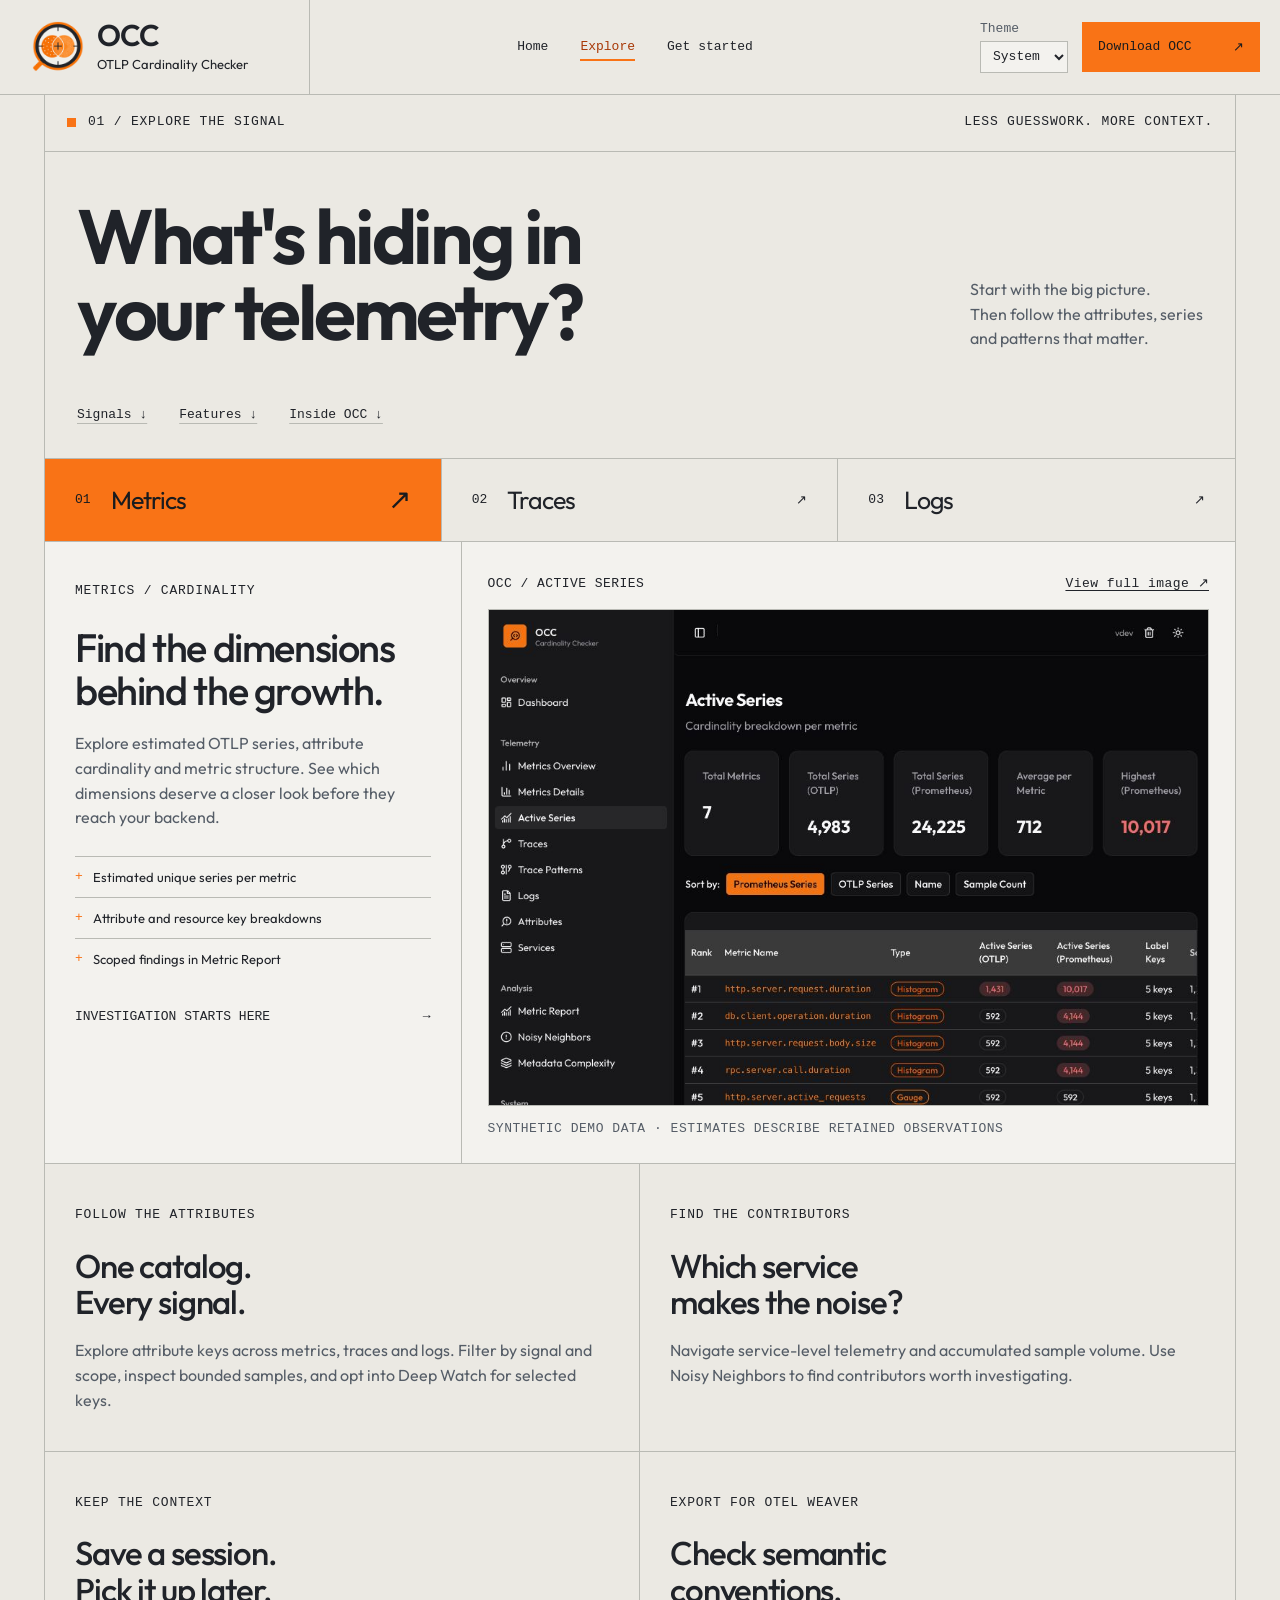
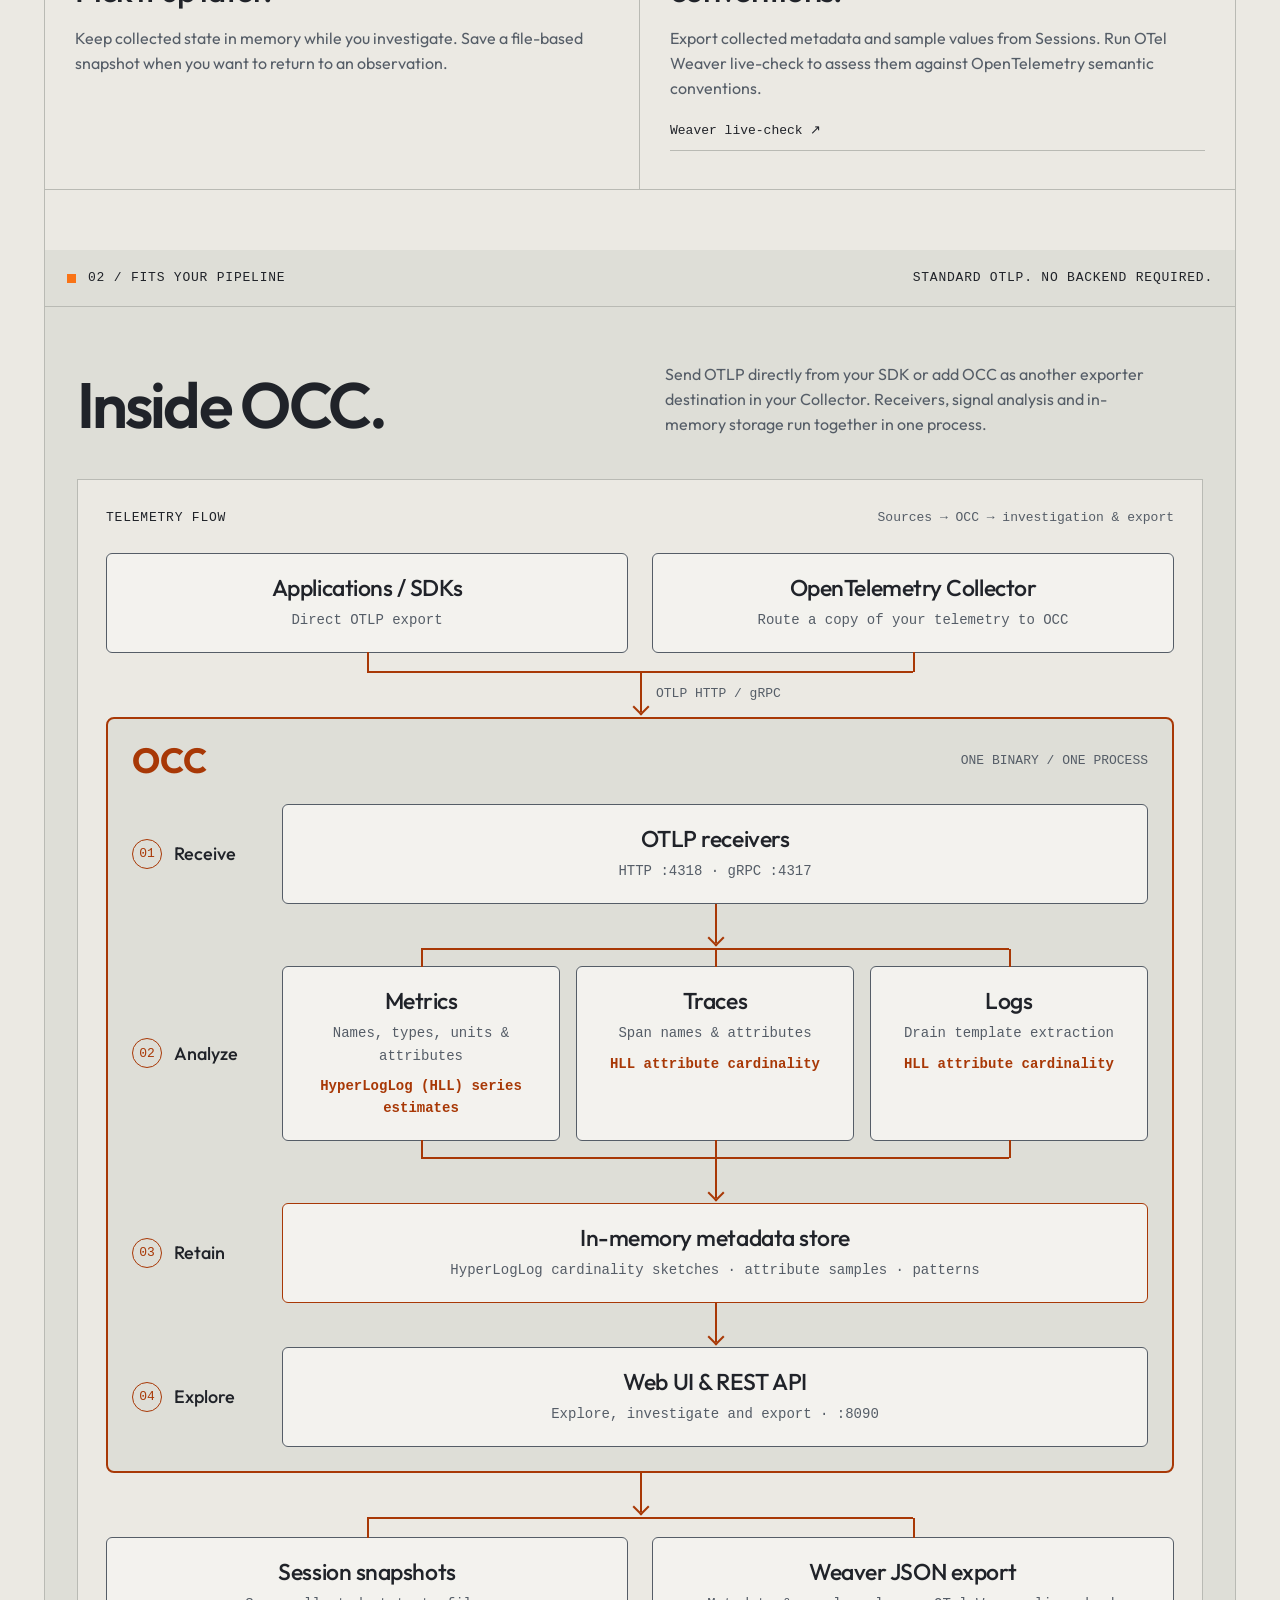
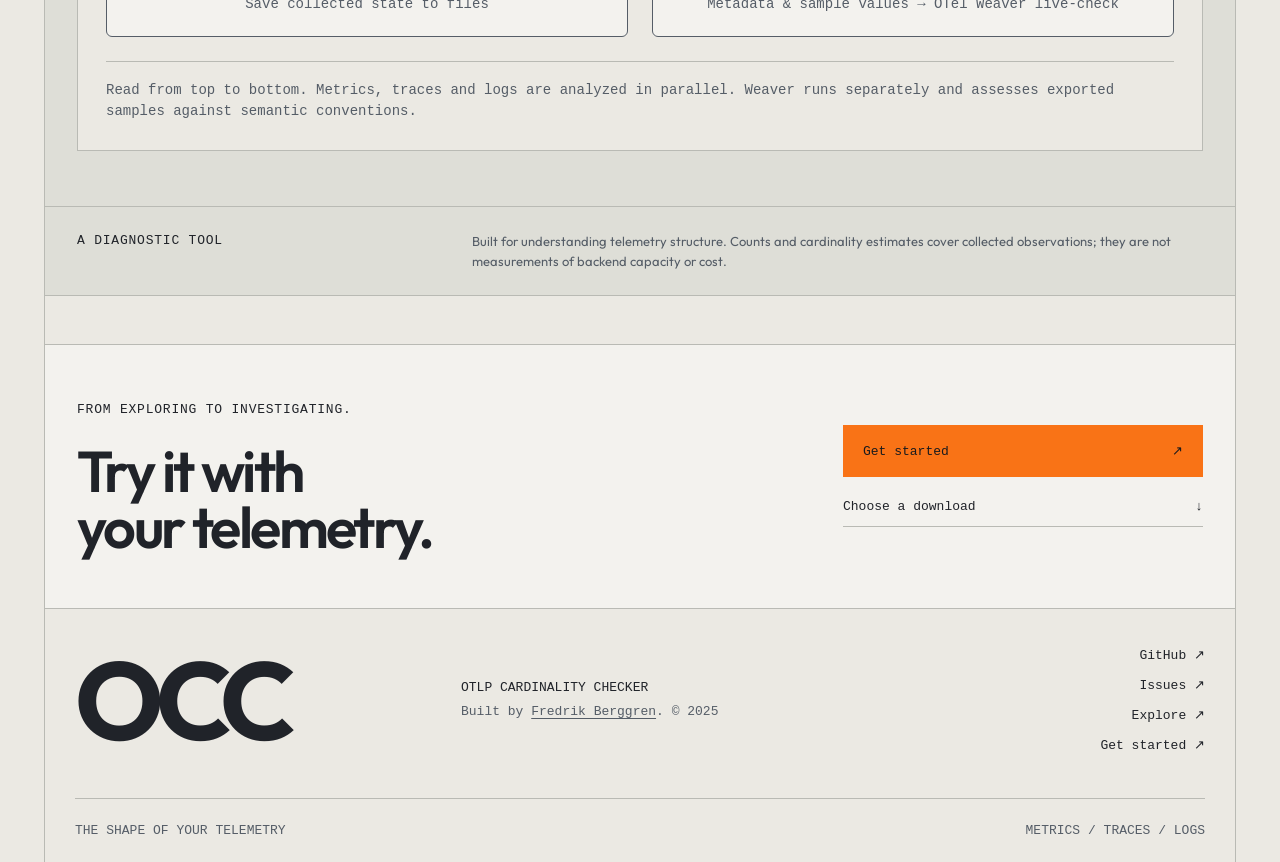
==== commit 6f78fc06: "site: update public OCC website" ====
--- a/explore.html
+++ b/explore.html
@@ -69,7 +69,7 @@
 
     <section class="next-steps" aria-labelledby="next-title"><div><span class="eyebrow">FROM EXPLORING TO INVESTIGATING.</span><h2 id="next-title">Try it with<br>your telemetry.</h2></div><div class="next-step-actions"><a class="button button-orange" href="get-started.html">Get started <span aria-hidden="true">↗</span></a><a class="text-link" href="get-started.html#download">Choose a download <span aria-hidden="true">↓</span></a></div></section>
 
-  <footer class="site-footer"><a class="footer-wordmark" href="index.html" aria-label="OCC home">OCC<span aria-hidden="true">+</span></a><div><p>OTLP CARDINALITY CHECKER</p><span>Built by <a href="https://www.linkedin.com/in/fredrik-berggren-a57a8a9a" target="_blank" rel="noopener" class="author-link">Fredrik Berggren</a>. © 2025</span></div><div class="footer-links"><a href="https://github.com/fiddeb/occ" target="_blank" rel="noopener">GitHub ↗</a><a href="https://github.com/fiddeb/occ/issues" target="_blank" rel="noopener">Issues ↗</a><a href="explore.html">Explore ↗</a><a href="get-started.html">Get started ↗</a></div><div class="footer-bottom"><span>THE SHAPE OF YOUR TELEMETRY</span><span>METRICS / TRACES / LOGS</span></div></footer>
+  <footer class="site-footer"><a class="footer-wordmark" href="index.html" aria-label="OCC home">OCC</a><div><p>OTLP CARDINALITY CHECKER</p><span>Built by <a href="https://www.linkedin.com/in/fredrik-berggren-a57a8a9a" target="_blank" rel="noopener" class="author-link">Fredrik Berggren</a>. © 2025</span></div><div class="footer-links"><a href="https://github.com/fiddeb/occ" target="_blank" rel="noopener">GitHub ↗</a><a href="https://github.com/fiddeb/occ/issues" target="_blank" rel="noopener">Issues ↗</a><a href="explore.html">Explore ↗</a><a href="get-started.html">Get started ↗</a></div><div class="footer-bottom"><span>THE SHAPE OF YOUR TELEMETRY</span><span>METRICS / TRACES / LOGS</span></div></footer>
   </main>
   <div id="copy-status" class="copy-status" role="status" aria-live="polite"></div>
 </body>
--- a/styles.css
+++ b/styles.css
@@ -131,7 +131,7 @@
 .faq-list summary{padding:23px 0;font-size:18px;line-height:1.3}.faq-list summary>span{font-size:26px;font-weight:300}
 .faq-list details p{font-size:14px;color:var(--muted);padding:0 20px 24px 0}.faq-list p a{text-decoration:underline;text-underline-offset:3px}
 .site-footer{display:grid;grid-template-columns:1fr 1fr 1fr;gap:28px;padding:36px 30px 0;align-items:center}
-.footer-wordmark{font-size:clamp(64px,9vw,110px);font-weight:700;letter-spacing:-.08em;line-height:1}.footer-wordmark span{font-size:30px;vertical-align:top;letter-spacing:0;color:var(--orange);margin-left:8px}
+.footer-wordmark{font-size:clamp(64px,9vw,110px);font-weight:700;letter-spacing:-.08em;line-height:1}
 .site-footer>div>p,.site-footer>div>span{font-family:var(--mono);font-size:13px;line-height:1.8}.site-footer>div>span{color:var(--muted)}
 .footer-links{display:flex;flex-direction:column;align-items:flex-end;gap:14px;font-family:var(--mono);font-size:13px}.footer-links a:hover{text-decoration:underline}
 .footer-bottom{grid-column:1/-1;display:flex;justify-content:space-between;gap:20px;border-top:1px solid var(--line);padding:20px 0;margin-top:15px}
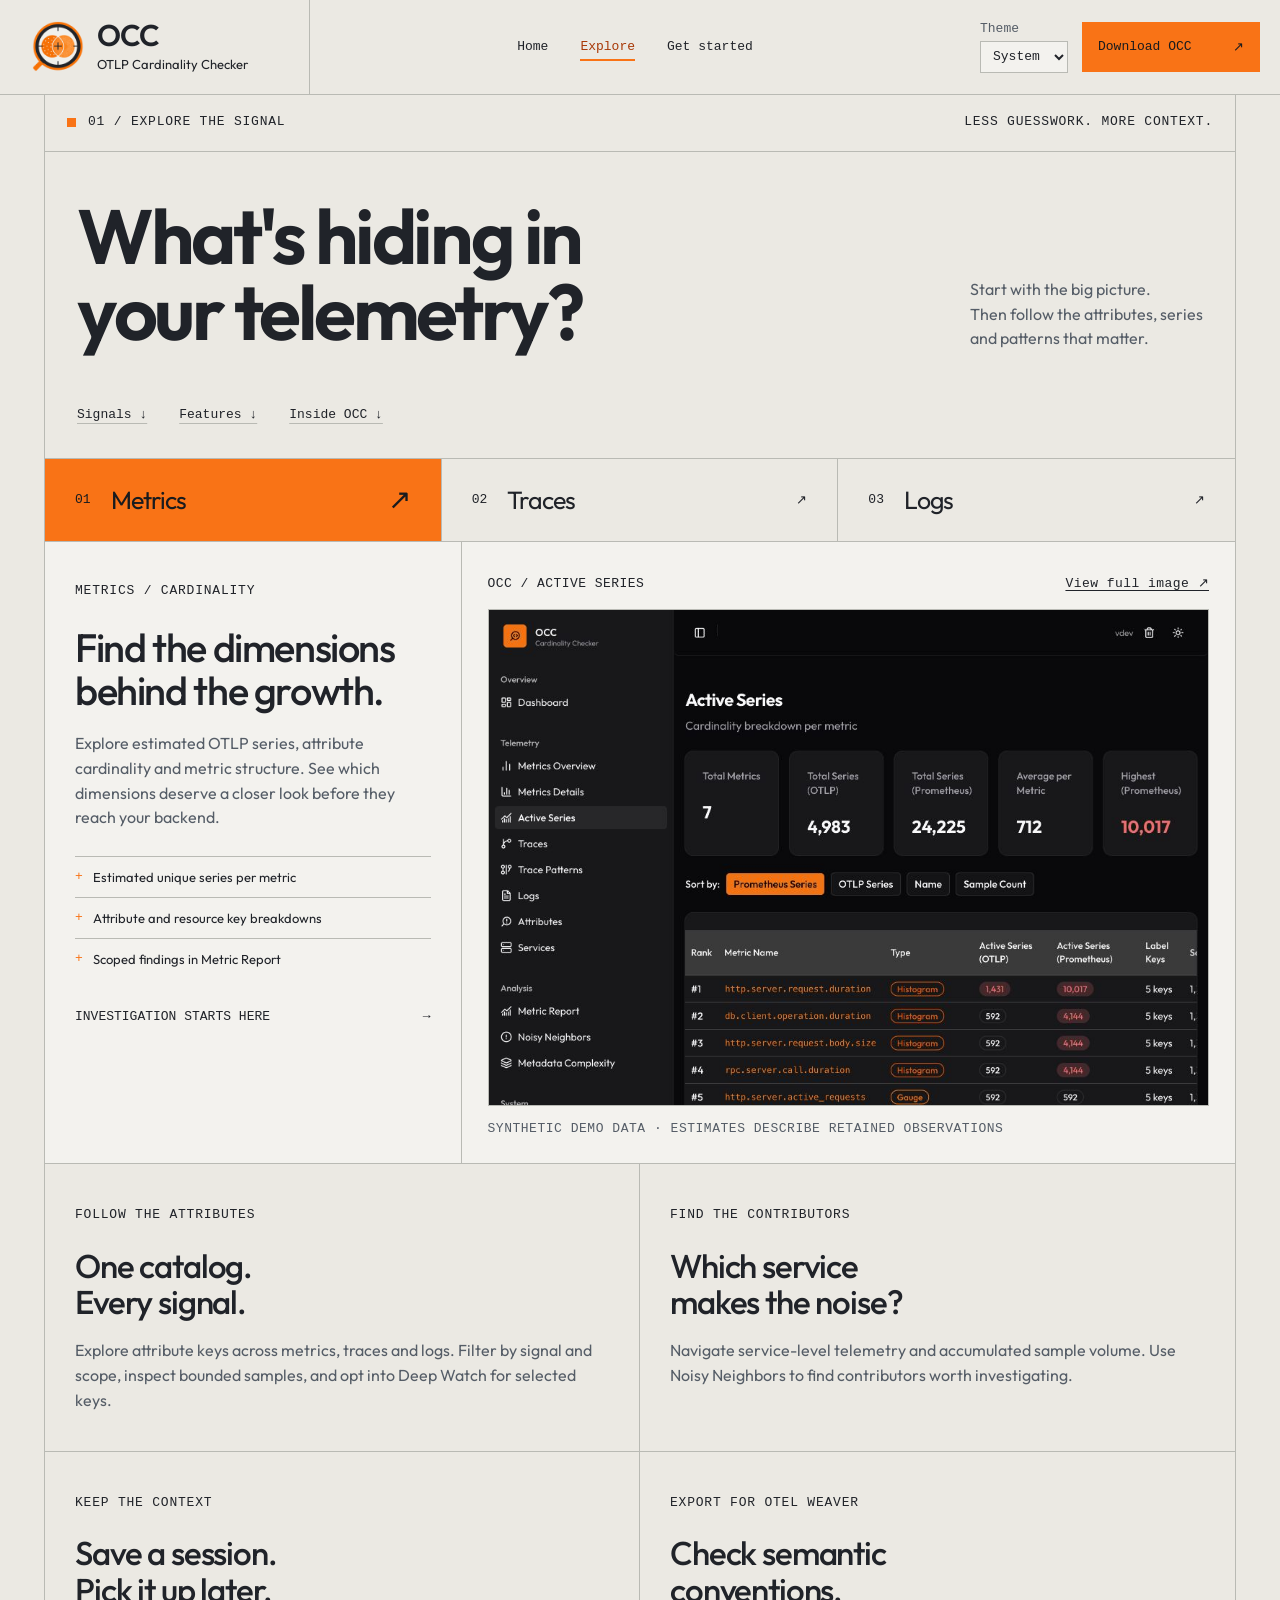
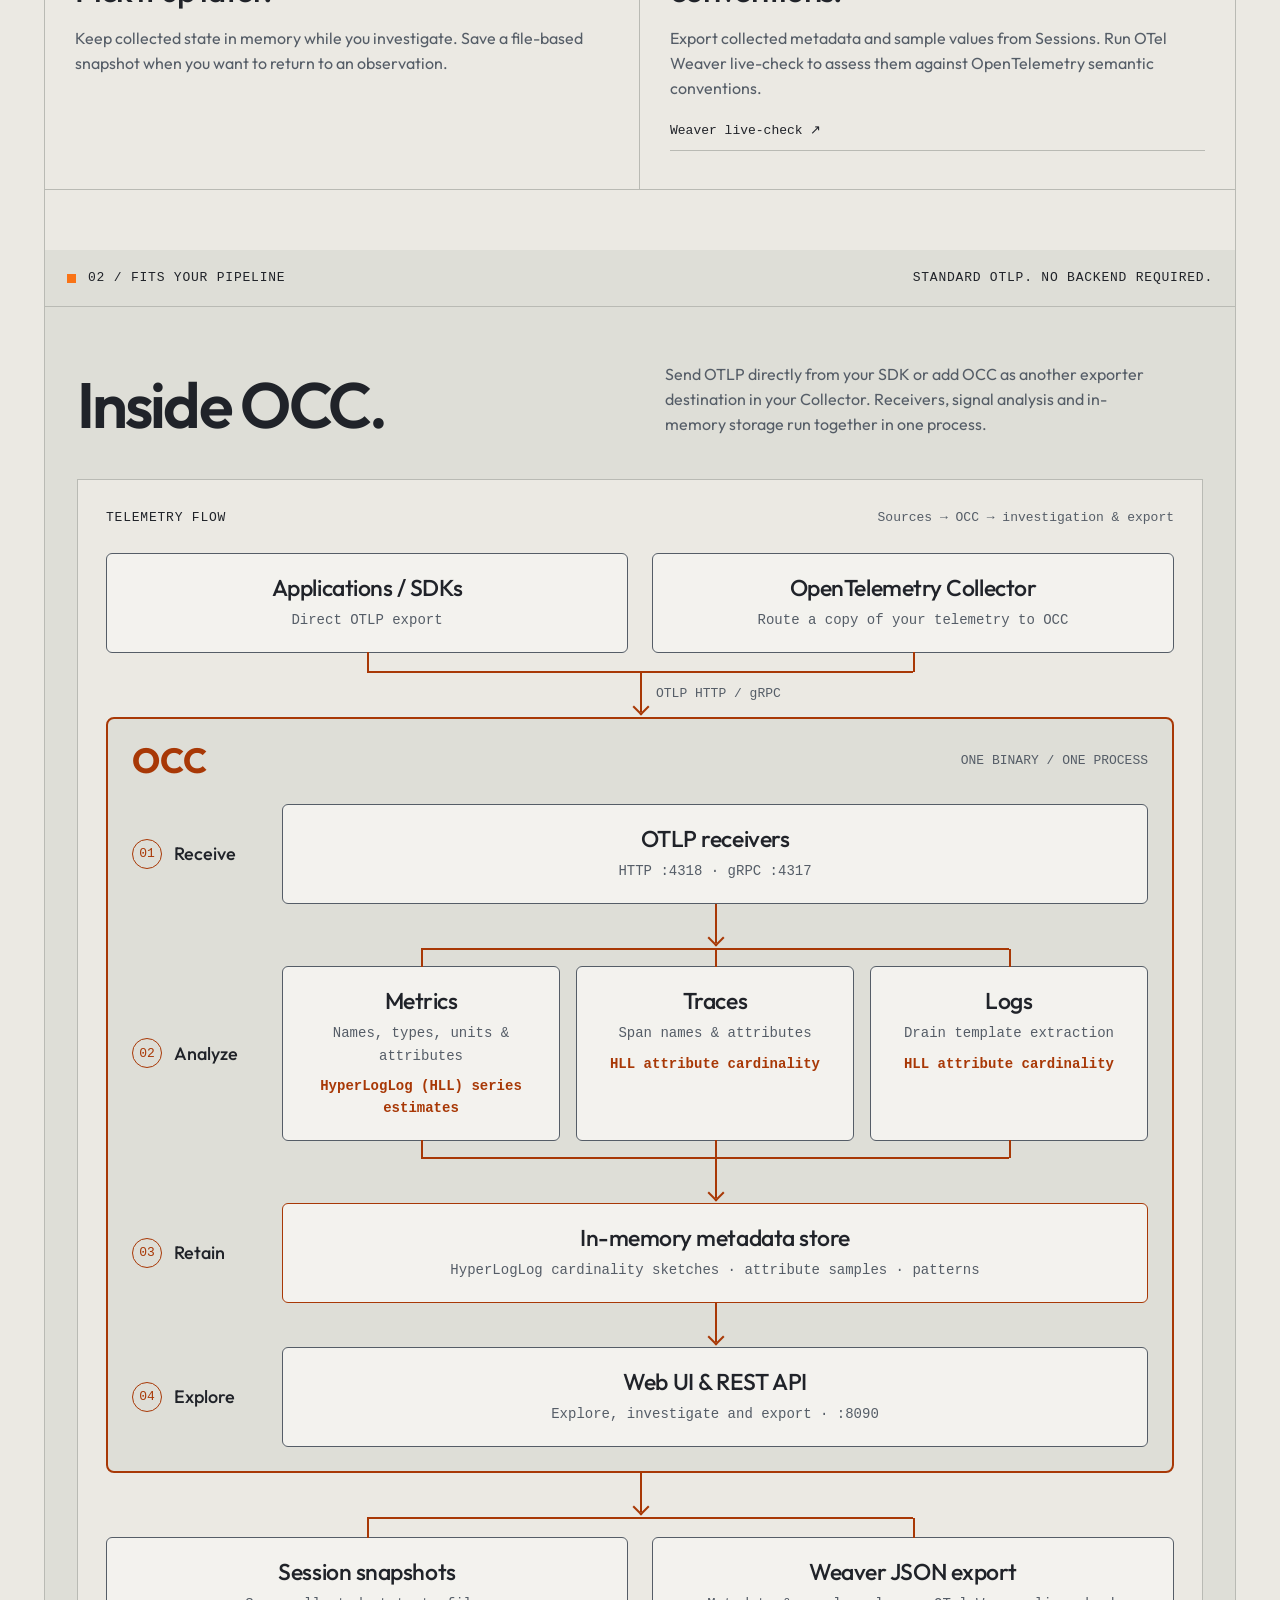
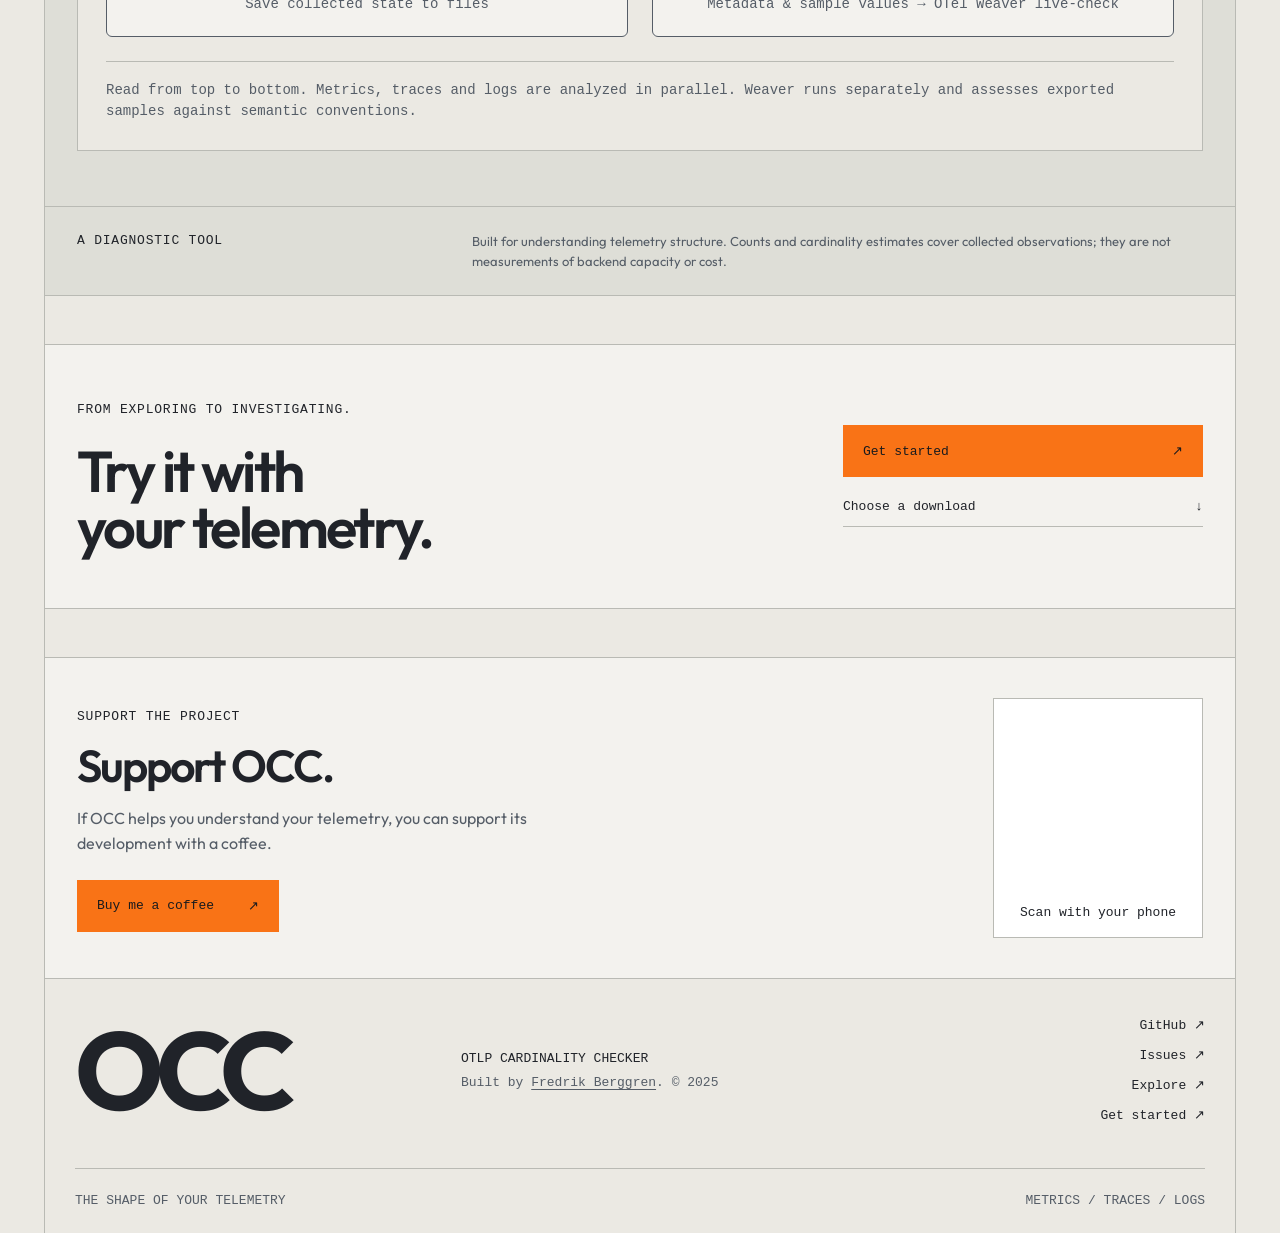
==== commit adc52d27: "site: update public OCC website" ====
--- a/explore.html
+++ b/explore.html
@@ -14,7 +14,7 @@
   <link rel="icon" type="image/png" sizes="64x64" href="assets/favicon.png?v=20261021-brand">
   <link rel="preload" href="assets/fonts/outfit-latin.woff2" as="font" type="font/woff2" crossorigin>
   <script src="theme.js"></script>
-  <link rel="stylesheet" href="styles.css?v=20261021-brand">
+  <link rel="stylesheet" href="styles.css?v=20261021-support">
   <script src="app.js?v=20261021-pages" defer></script>
 </head>
 <body class="detail-page" data-page="explore">
@@ -69,6 +69,11 @@
 
     <section class="next-steps" aria-labelledby="next-title"><div><span class="eyebrow">FROM EXPLORING TO INVESTIGATING.</span><h2 id="next-title">Try it with<br>your telemetry.</h2></div><div class="next-step-actions"><a class="button button-orange" href="get-started.html">Get started <span aria-hidden="true">↗</span></a><a class="text-link" href="get-started.html#download">Choose a download <span aria-hidden="true">↓</span></a></div></section>
 
+    <aside id="support" class="support-section" aria-labelledby="support-title">
+      <div class="support-copy"><span class="eyebrow">SUPPORT THE PROJECT</span><h2 id="support-title">Support OCC.</h2><p>If OCC helps you understand your telemetry, you can support its development with a coffee.</p><a class="button button-orange" href="https://www.buymeacoffee.com/fiddeb" target="_blank" rel="noopener">Buy me a coffee <span aria-hidden="true">↗</span></a></div>
+      <a class="support-qr" href="https://www.buymeacoffee.com/fiddeb" target="_blank" rel="noopener" aria-label="Support Fredrik Berggren on Buy Me a Coffee"><img src="assets/support-qr.png" width="180" height="180" loading="lazy" alt="QR code for Fredrik Berggren's Buy Me a Coffee page"><span>Scan with your phone</span></a>
+    </aside>
+
   <footer class="site-footer"><a class="footer-wordmark" href="index.html" aria-label="OCC home">OCC</a><div><p>OTLP CARDINALITY CHECKER</p><span>Built by <a href="https://www.linkedin.com/in/fredrik-berggren-a57a8a9a" target="_blank" rel="noopener" class="author-link">Fredrik Berggren</a>. © 2025</span></div><div class="footer-links"><a href="https://github.com/fiddeb/occ" target="_blank" rel="noopener">GitHub ↗</a><a href="https://github.com/fiddeb/occ/issues" target="_blank" rel="noopener">Issues ↗</a><a href="explore.html">Explore ↗</a><a href="get-started.html">Get started ↗</a></div><div class="footer-bottom"><span>THE SHAPE OF YOUR TELEMETRY</span><span>METRICS / TRACES / LOGS</span></div></footer>
   </main>
   <div id="copy-status" class="copy-status" role="status" aria-live="polite"></div>
--- a/styles.css
+++ b/styles.css
@@ -299,3 +299,13 @@
 @media(max-width:1100px){.site-header{grid-template-columns:260px minmax(0,1fr) 290px}}
 @media(max-width:800px){.site-header{grid-template-columns:minmax(0,1fr) 290px}}
 @media(max-width:540px){.site-header{grid-template-columns:minmax(0,1fr)}.brand-mark{width:44px;height:44px}}
+
+
+.support-section{display:grid;grid-template-columns:minmax(0,1fr) auto;align-items:center;gap:40px;margin-top:48px;padding:40px 32px;border-top:1px solid var(--line);border-bottom:1px solid var(--line);background:var(--surface)}
+.support-copy{min-width:0}
+.support-copy h2{font-size:clamp(32px,3.5vw,48px);margin-top:16px}
+.support-copy p{font-size:16px;color:var(--muted);max-width:520px;margin:18px 0 24px}
+.support-qr{display:flex;flex-direction:column;align-items:center;gap:10px;justify-self:end;padding:14px;background:#fff;color:#202329;border:1px solid var(--line)}
+.support-qr img{width:180px;height:180px}
+.support-qr span{font-family:var(--mono);font-size:13px;line-height:1.6}
+@media(max-width:540px){.support-section{grid-template-columns:minmax(0,1fr);gap:28px;margin-top:35px;padding:32px 20px}.support-qr{justify-self:start}.support-qr img{width:160px;height:160px}}
